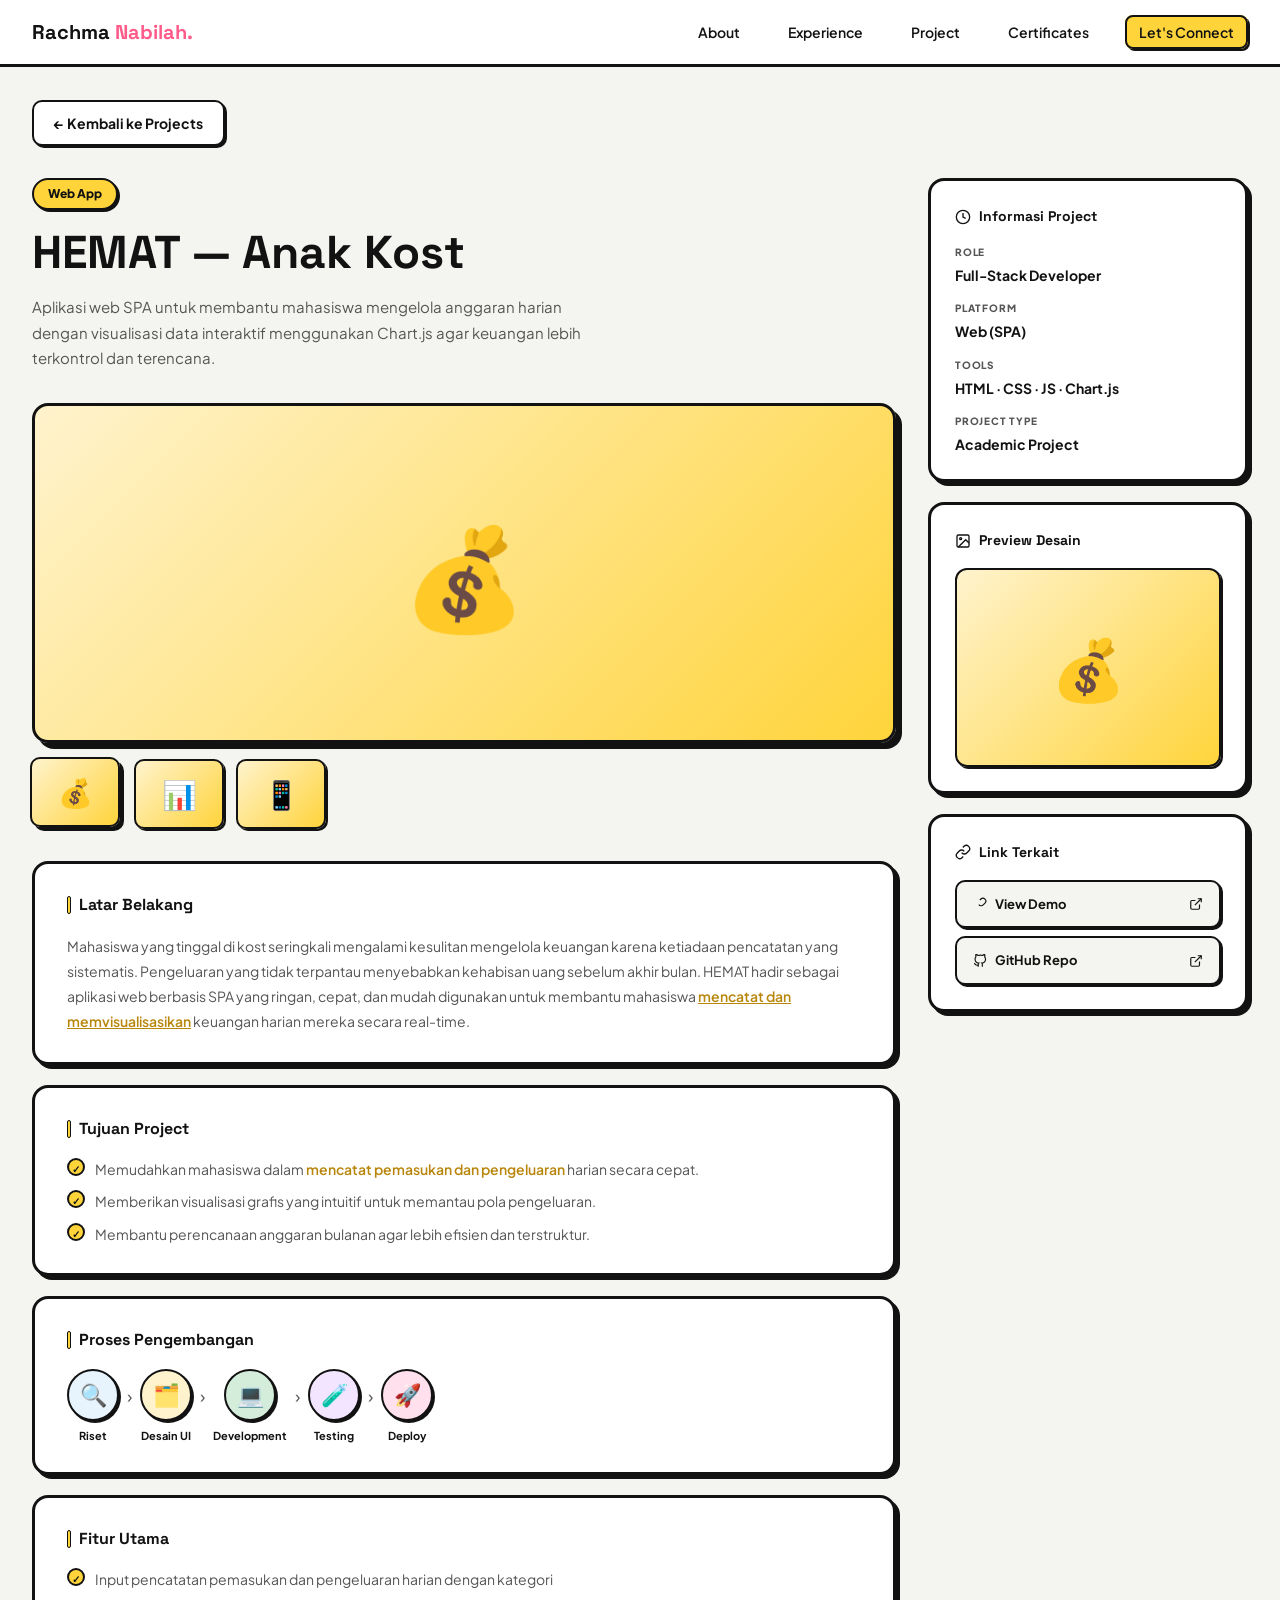
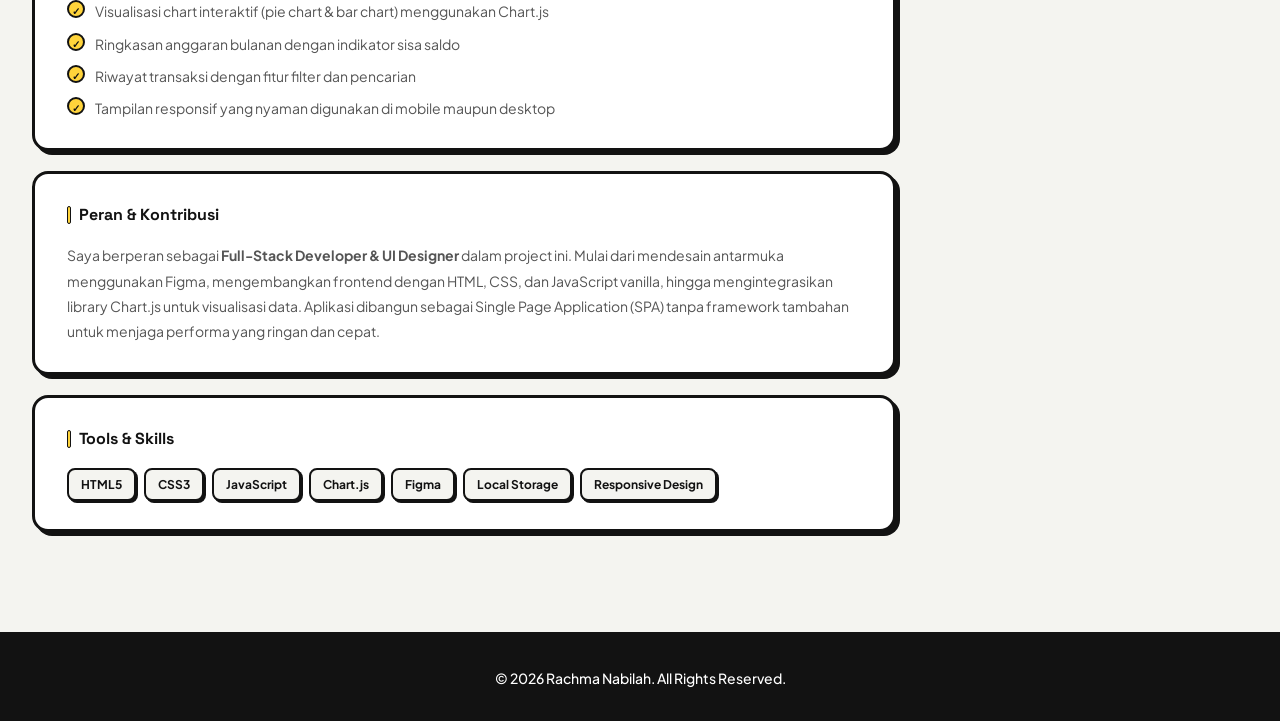
==== detail-hemat.html @ 7c28e5cd "new" ====
<!DOCTYPE html>
<html lang="id">
<head>
  <meta charset="UTF-8" />
  <meta name="viewport" content="width=device-width, initial-scale=1.0" />
  <title>HEMAT Anak Kost — Rachma Nabilah</title>
  <link href="https://fonts.googleapis.com/css2?family=Plus+Jakarta+Sans:wght@400;500;600;700;800&family=Space+Grotesk:wght@500;700&display=swap" rel="stylesheet" />
  <link rel="stylesheet" href="css/detail.css">
</head>
<body>
  <nav>
    <div class="nav-inner">
      <a class="nav-brand" href="portfolio (1).html">Rachma <span>Nabilah.</span></a>
      <ul class="nav-links">
        <li><a href="portfolio (1).html#about">About</a></li>
        <li><a href="portfolio (1).html#experience">Experience</a></li>
        <li><a href="portfolio (1).html#projects">Project</a></li>
        <li><a href="portfolio (1).html#certifications">Certificates</a></li>
        <li><a href="portfolio (1).html#contact" class="nav-cta">Let's Connect</a></li>
      </ul>
      <button class="nav-toggle" onclick="document.querySelector('.nav-links').classList.toggle('open')" aria-label="Menu">&#9776;</button>
    </div>
  </nav>

  <div class="back-wrap">
    <a href="portfolio (1).html#projects" class="btn-back">&#8592; Kembali ke Projects</a>
  </div>

  <div class="detail-wrap">
    <div class="detail-left">
      <div class="project-header">
        <div class="project-type-badge">Web App</div>
        <h1 class="project-title">HEMAT — Anak Kost</h1>
        <p class="project-subtitle">Aplikasi web SPA untuk membantu mahasiswa mengelola anggaran harian dengan visualisasi data interaktif menggunakan Chart.js agar keuangan lebih terkontrol dan terencana.</p>
      </div>

      <div class="img-main-wrap">💰</div>
      <div class="img-thumbs">
        <div class="img-thumb active">💰</div>
        <div class="img-thumb">📊</div>
        <div class="img-thumb">📱</div>
      </div>

      <div class="content-block">
        <h3 class="block-title">Latar Belakang</h3>
        <p class="block-text">Mahasiswa yang tinggal di kost seringkali mengalami kesulitan mengelola keuangan karena ketiadaan pencatatan yang sistematis. Pengeluaran yang tidak terpantau menyebabkan kehabisan uang sebelum akhir bulan. HEMAT hadir sebagai aplikasi web berbasis SPA yang ringan, cepat, dan mudah digunakan untuk membantu mahasiswa <a href="#">mencatat dan memvisualisasikan</a> keuangan harian mereka secara real-time.</p>
      </div>

      <div class="content-block">
        <h3 class="block-title">Tujuan Project</h3>
        <ul class="check-list">
          <li>Memudahkan mahasiswa dalam <a href="#">mencatat pemasukan dan pengeluaran</a> harian secara cepat.</li>
          <li>Memberikan visualisasi grafis yang intuitif untuk memantau pola pengeluaran.</li>
          <li>Membantu perencanaan anggaran bulanan agar lebih efisien dan terstruktur.</li>
        </ul>
      </div>

      <div class="content-block">
        <h3 class="block-title">Proses Pengembangan</h3>
        <div class="process-steps">
          <div class="process-step">
            <div class="step-icon" style="background:#E8F4FD;">🔍</div>
            <span class="step-label">Riset</span>
          </div>
          <div class="step-arrow">›</div>
          <div class="process-step">
            <div class="step-icon" style="background:#FFF3CD;">🗂️</div>
            <span class="step-label">Desain UI</span>
          </div>
          <div class="step-arrow">›</div>
          <div class="process-step">
            <div class="step-icon" style="background:#D4EDDA;">💻</div>
            <span class="step-label">Development</span>
          </div>
          <div class="step-arrow">›</div>
          <div class="process-step">
            <div class="step-icon" style="background:#F3E5FF;">🧪</div>
            <span class="step-label">Testing</span>
          </div>
          <div class="step-arrow">›</div>
          <div class="process-step">
            <div class="step-icon" style="background:#FFE0EC;">🚀</div>
            <span class="step-label">Deploy</span>
          </div>
        </div>
      </div>

      <div class="content-block">
        <h3 class="block-title">Fitur Utama</h3>
        <ul class="check-list">
          <li>Input pencatatan pemasukan dan pengeluaran harian dengan kategori</li>
          <li>Visualisasi chart interaktif (pie chart & bar chart) menggunakan Chart.js</li>
          <li>Ringkasan anggaran bulanan dengan indikator sisa saldo</li>
          <li>Riwayat transaksi dengan fitur filter dan pencarian</li>
          <li>Tampilan responsif yang nyaman digunakan di mobile maupun desktop</li>
        </ul>
      </div>

      <div class="content-block">
        <h3 class="block-title">Peran &amp; Kontribusi</h3>
        <p class="block-text">Saya berperan sebagai <strong>Full-Stack Developer & UI Designer</strong> dalam project ini. Mulai dari mendesain antarmuka menggunakan Figma, mengembangkan frontend dengan HTML, CSS, dan JavaScript vanilla, hingga mengintegrasikan library Chart.js untuk visualisasi data. Aplikasi dibangun sebagai Single Page Application (SPA) tanpa framework tambahan untuk menjaga performa yang ringan dan cepat.</p>
      </div>

      <div class="content-block">
        <h3 class="block-title">Tools &amp; Skills</h3>
        <div class="tags-wrap">
          <span class="tag">HTML5</span>
          <span class="tag">CSS3</span>
          <span class="tag">JavaScript</span>
          <span class="tag">Chart.js</span>
          <span class="tag">Figma</span>
          <span class="tag">Local Storage</span>
          <span class="tag">Responsive Design</span>
        </div>
      </div>
    </div>

    <div class="detail-right">
      <div class="sidebar-card">
        <div class="sidebar-title">
          <svg width="16" height="16" viewBox="0 0 24 24" fill="none" stroke="currentColor" stroke-width="2"><circle cx="12" cy="12" r="10"/><polyline points="12 6 12 12 16 14"/></svg>
          Informasi Project
        </div>
        <div class="info-row">
          <div class="info-item">
            <span class="info-label">Role</span>
            <span class="info-value">Full-Stack Developer</span>
          </div>
          <div class="info-item">
            <span class="info-label">Platform</span>
            <span class="info-value">Web (SPA)</span>
          </div>
          <div class="info-item">
            <span class="info-label">Tools</span>
            <span class="info-value">HTML · CSS · JS · Chart.js</span>
          </div>
          <div class="info-item">
            <span class="info-label">Project Type</span>
            <span class="info-value">Academic Project</span>
          </div>
        </div>
      </div>

      <div class="sidebar-card">
        <div class="sidebar-title">
          <svg width="16" height="16" viewBox="0 0 24 24" fill="none" stroke="currentColor" stroke-width="2"><rect x="3" y="3" width="18" height="18" rx="2"/><circle cx="8.5" cy="8.5" r="1.5"/><polyline points="21 15 16 10 5 21"/></svg>
          Preview Desain
        </div>
        <div class="preview-img">💰</div>
      </div>

      <div class="sidebar-card">
        <div class="sidebar-title">
          <svg width="16" height="16" viewBox="0 0 24 24" fill="none" stroke="currentColor" stroke-width="2"><path d="M10 13a5 5 0 0 0 7.54.54l3-3a5 5 0 0 0-7.07-7.07l-1.72 1.71"/><path d="M14 11a5 5 0 0 0-7.54-.54l-3 3a5 5 0 0 0 7.07 7.07l1.71-1.71"/></svg>
          Link Terkait
        </div>
        <a href="#" class="link-btn">
          <span>
            <svg width="14" height="14" viewBox="0 0 24 24" fill="none" stroke="currentColor" stroke-width="2"><path d="M10 13a5 5 0 0 0 7.54.54l3-3a5 5 0 0 0-7.07-7.07l-1.72 1.71"/></svg>
            View Demo
          </span>
          <svg width="14" height="14" viewBox="0 0 24 24" fill="none" stroke="currentColor" stroke-width="2"><path d="M18 13v6a2 2 0 0 1-2 2H5a2 2 0 0 1-2-2V8a2 2 0 0 1 2-2h6"/><polyline points="15 3 21 3 21 9"/><line x1="10" y1="14" x2="21" y2="3"/></svg>
        </a>
        <a href="#" class="link-btn">
          <span>
            <svg width="14" height="14" viewBox="0 0 24 24" fill="none" stroke="currentColor" stroke-width="2"><path d="M9 19c-5 1.5-5-2.5-7-3m14 6v-3.87a3.37 3.37 0 0 0-.94-2.61c3.14-.35 6.44-1.54 6.44-7A5.44 5.44 0 0 0 20 4.77 5.07 5.07 0 0 0 19.91 1S18.73.65 16 2.48a13.38 13.38 0 0 0-7 0C6.27.65 5.09 1 5.09 1A5.07 5.07 0 0 0 5 4.77a5.44 5.44 0 0 0-1.5 3.78c0 5.42 3.3 6.61 6.44 7A3.37 3.37 0 0 0 9 18.13V22"/></svg>
            GitHub Repo
          </span>
          <svg width="14" height="14" viewBox="0 0 24 24" fill="none" stroke="currentColor" stroke-width="2"><path d="M18 13v6a2 2 0 0 1-2 2H5a2 2 0 0 1-2-2V8a2 2 0 0 1 2-2h6"/><polyline points="15 3 21 3 21 9"/><line x1="10" y1="14" x2="21" y2="3"/></svg>
        </a>
      </div>
    </div>
  </div>

  <footer>
    <p>&copy; 2026 <span>Rachma Nabilah</span>. All Rights Reserved.</p>
  </footer>
  <script src="js/detail.js"></script>
</body>
</html>
---- css/detail.css ----
*, *::before, *::after { box-sizing: border-box; margin: 0; padding: 0; }
    :root {
      --bg: #F4F4F0; --card: #FFFFFF; --text: #121212; --muted: #555555;
      --pink: #FF5C8A; --yellow: #FFD43B; --cyan: #33D1FF;
      --purple: #9D4EDD; --green: #2EC4B6; --border: #121212;
      --sh: 4px 4px 0px #121212; --sh-sm: 2px 2px 0px #121212; --sh-lg: 6px 6px 0px #121212; --r: 16px;
    }
    html { scroll-behavior: smooth; }
    body { font-family: 'Plus Jakarta Sans', sans-serif; background: var(--bg); color: var(--text); line-height: 1.6; font-size: 15px; }
    img { display: block; max-width: 100%; }
    a { text-decoration: none; color: inherit; }
    nav { position: fixed; top: 0; left: 0; right: 0; z-index: 100; background: var(--card); border-bottom: 3px solid var(--border); }
    .nav-inner { max-width: 1280px; margin: 0 auto; padding: 16px 32px; display: flex; align-items: center; justify-content: space-between; }
    .nav-brand { font-family: 'Space Grotesk', sans-serif; font-size: 20px; font-weight: 700; }
    .nav-brand span { color: var(--pink); }
    .nav-links { display: flex; gap: 24px; list-style: none; align-items: center; }
    .nav-links a { font-weight: 600; font-size: 14px; padding: 6px 12px; border-radius: 8px; transition: background 0.2s; }
    .nav-links a:hover { background: var(--pink); color: white; border: 2px solid var(--border); box-shadow: var(--sh-sm); }
    .nav-cta { background: var(--yellow) !important; border: 2px solid var(--border) !important; box-shadow: var(--sh-sm); }
    .nav-toggle { display: none; background: var(--cyan); border: 2px solid var(--border); padding: 6px 10px; border-radius: 8px; font-size: 20px; cursor: pointer; box-shadow: var(--sh-sm); }
    .back-wrap { max-width: 1280px; margin: 0 auto; padding: 100px 32px 0; }
    .btn-back { display: inline-flex; align-items: center; gap: 8px; padding: 10px 20px; font-weight: 700; font-size: 14px; background: var(--card); border: 2.5px solid var(--border); border-radius: 10px; box-shadow: var(--sh-sm); cursor: pointer; transition: all 0.15s; }
    .btn-back:hover { transform: translate(-2px,-2px); box-shadow: 4px 4px 0 var(--border); }
    .detail-wrap { max-width: 1280px; margin: 0 auto; padding: 32px 32px 80px; display: grid; grid-template-columns: 1fr 320px; gap: 32px; align-items: start; }
    .project-type-badge { display: inline-block; background: var(--yellow); color: var(--text); border: 2px solid var(--border); border-radius: 20px; padding: 4px 14px; font-size: 12px; font-weight: 800; box-shadow: var(--sh-sm); margin-bottom: 16px; }
    .project-title { font-family: 'Space Grotesk', sans-serif; font-size: clamp(28px, 4vw, 46px); font-weight: 800; line-height: 1.15; margin-bottom: 16px; }
    .project-subtitle { font-size: 15px; color: var(--muted); max-width: 560px; line-height: 1.7; margin-bottom: 32px; }
    .img-main-wrap { background: linear-gradient(135deg, #FFF3CD 0%, #FFD43B 100%); border: 3px solid var(--border); border-radius: var(--r); box-shadow: var(--sh-lg); height: 340px; display: flex; align-items: center; justify-content: center; font-size: 100px; margin-bottom: 16px; overflow: hidden; }
    .img-main-wrap img { width: 100%; height: 100%; object-fit: cover; }
    .img-thumbs { display: flex; gap: 12px; margin-bottom: 32px; }
    .img-thumb { width: 90px; height: 70px; border: 2.5px solid var(--border); border-radius: 10px; overflow: hidden; cursor: pointer; box-shadow: var(--sh-sm); display: flex; align-items: center; justify-content: center; background: linear-gradient(135deg, #FFF3CD 0%, #FFD43B 100%); font-size: 28px; flex-shrink: 0; transition: transform 0.15s, box-shadow 0.15s; }
    .img-thumb:hover, .img-thumb.active { transform: translate(-2px,-2px); box-shadow: 4px 4px 0 var(--border); }
    .content-block { background: var(--card); border: 3px solid var(--border); border-radius: var(--r); box-shadow: var(--sh); padding: 28px 32px; margin-bottom: 20px; }
    .block-title { font-family: 'Space Grotesk', sans-serif; font-size: 16px; font-weight: 800; margin-bottom: 16px; display: flex; align-items: center; gap: 8px; }
    .block-title::before { content: ''; display: block; width: 4px; height: 18px; background: var(--yellow); border-radius: 2px; border: 1.5px solid var(--border); }
    .block-text { font-size: 14px; color: var(--muted); line-height: 1.8; }
    .block-text a { color: #b8860b; font-weight: 600; text-decoration: underline; }
    .check-list { list-style: none; display: flex; flex-direction: column; gap: 10px; }
    .check-list li { font-size: 14px; color: var(--muted); padding-left: 28px; position: relative; }
    .check-list li::before { content: '✓'; position: absolute; left: 0; width: 18px; height: 18px; background: var(--yellow); color: var(--text); border-radius: 50%; border: 2px solid var(--border); font-size: 10px; font-weight: 800; line-height: 18px; text-align: center; }
    .check-list li a { color: #b8860b; font-weight: 600; }
    .process-steps { display: flex; align-items: center; gap: 8px; flex-wrap: wrap; margin-top: 8px; }
    .process-step { display: flex; flex-direction: column; align-items: center; gap: 6px; }
    .step-icon { width: 52px; height: 52px; border-radius: 50%; border: 2.5px solid var(--border); box-shadow: var(--sh-sm); display: flex; align-items: center; justify-content: center; font-size: 22px; }
    .step-label { font-size: 11px; font-weight: 700; text-align: center; }
    .step-arrow { font-size: 18px; color: var(--muted); margin-top: -20px; }
    .tags-wrap { display: flex; flex-wrap: wrap; gap: 8px; margin-top: 8px; }
    .tag { background: var(--bg); border: 2px solid var(--border); padding: 5px 12px; font-size: 12px; font-weight: 700; border-radius: 8px; box-shadow: var(--sh-sm); }
    .detail-right { display: flex; flex-direction: column; gap: 20px; }
    .sidebar-card { background: var(--card); border: 3px solid var(--border); border-radius: var(--r); box-shadow: var(--sh); padding: 24px; }
    .sidebar-title { font-family: 'Space Grotesk', sans-serif; font-size: 14px; font-weight: 800; margin-bottom: 16px; display: flex; align-items: center; gap: 8px; }
    .info-row { display: flex; flex-direction: column; gap: 14px; }
    .info-item { display: flex; flex-direction: column; gap: 4px; }
    .info-label { font-size: 10px; font-weight: 800; text-transform: uppercase; color: var(--muted); letter-spacing: 0.08em; }
    .info-value { font-size: 14px; font-weight: 700; }
    .preview-img { width: 100%; aspect-ratio: 4/3; background: linear-gradient(135deg, #FFF3CD 0%, #FFD43B 100%); border: 2.5px solid var(--border); border-radius: 12px; box-shadow: var(--sh-sm); margin-top: 12px; display: flex; align-items: center; justify-content: center; font-size: 60px; overflow: hidden; }
    .preview-img img { width: 100%; height: 100%; object-fit: cover; }
    .link-btn { display: flex; align-items: center; justify-content: space-between; padding: 12px 16px; background: var(--bg); border: 2px solid var(--border); border-radius: 10px; box-shadow: var(--sh-sm); font-weight: 700; font-size: 13px; cursor: pointer; transition: all 0.15s; margin-top: 8px; }
    .link-btn:hover { transform: translate(-2px,-2px); box-shadow: 4px 4px 0 var(--border); background: var(--yellow); }
    .link-btn span { display: flex; align-items: center; gap: 8px; }
    footer { background: var(--text); color: white; padding: 32px; text-align: center; border-top: 3px solid var(--border); font-size: 14px; font-weight: 500; }
    @media (max-width: 900px) { .detail-wrap { grid-template-columns: 1fr; } .detail-right { order: -1; } }
    @media (max-width: 768px) { .back-wrap { padding: 90px 16px 0; } .detail-wrap { padding: 24px 16px 60px; } .nav-toggle { display: block; } .nav-links { display: none; position: absolute; top: 73px; left: 0; right: 0; background: var(--card); flex-direction: column; padding: 24px; border-bottom: 3px solid var(--border); box-shadow: var(--sh-lg); gap: 16px; } .nav-links.open { display: flex; } }
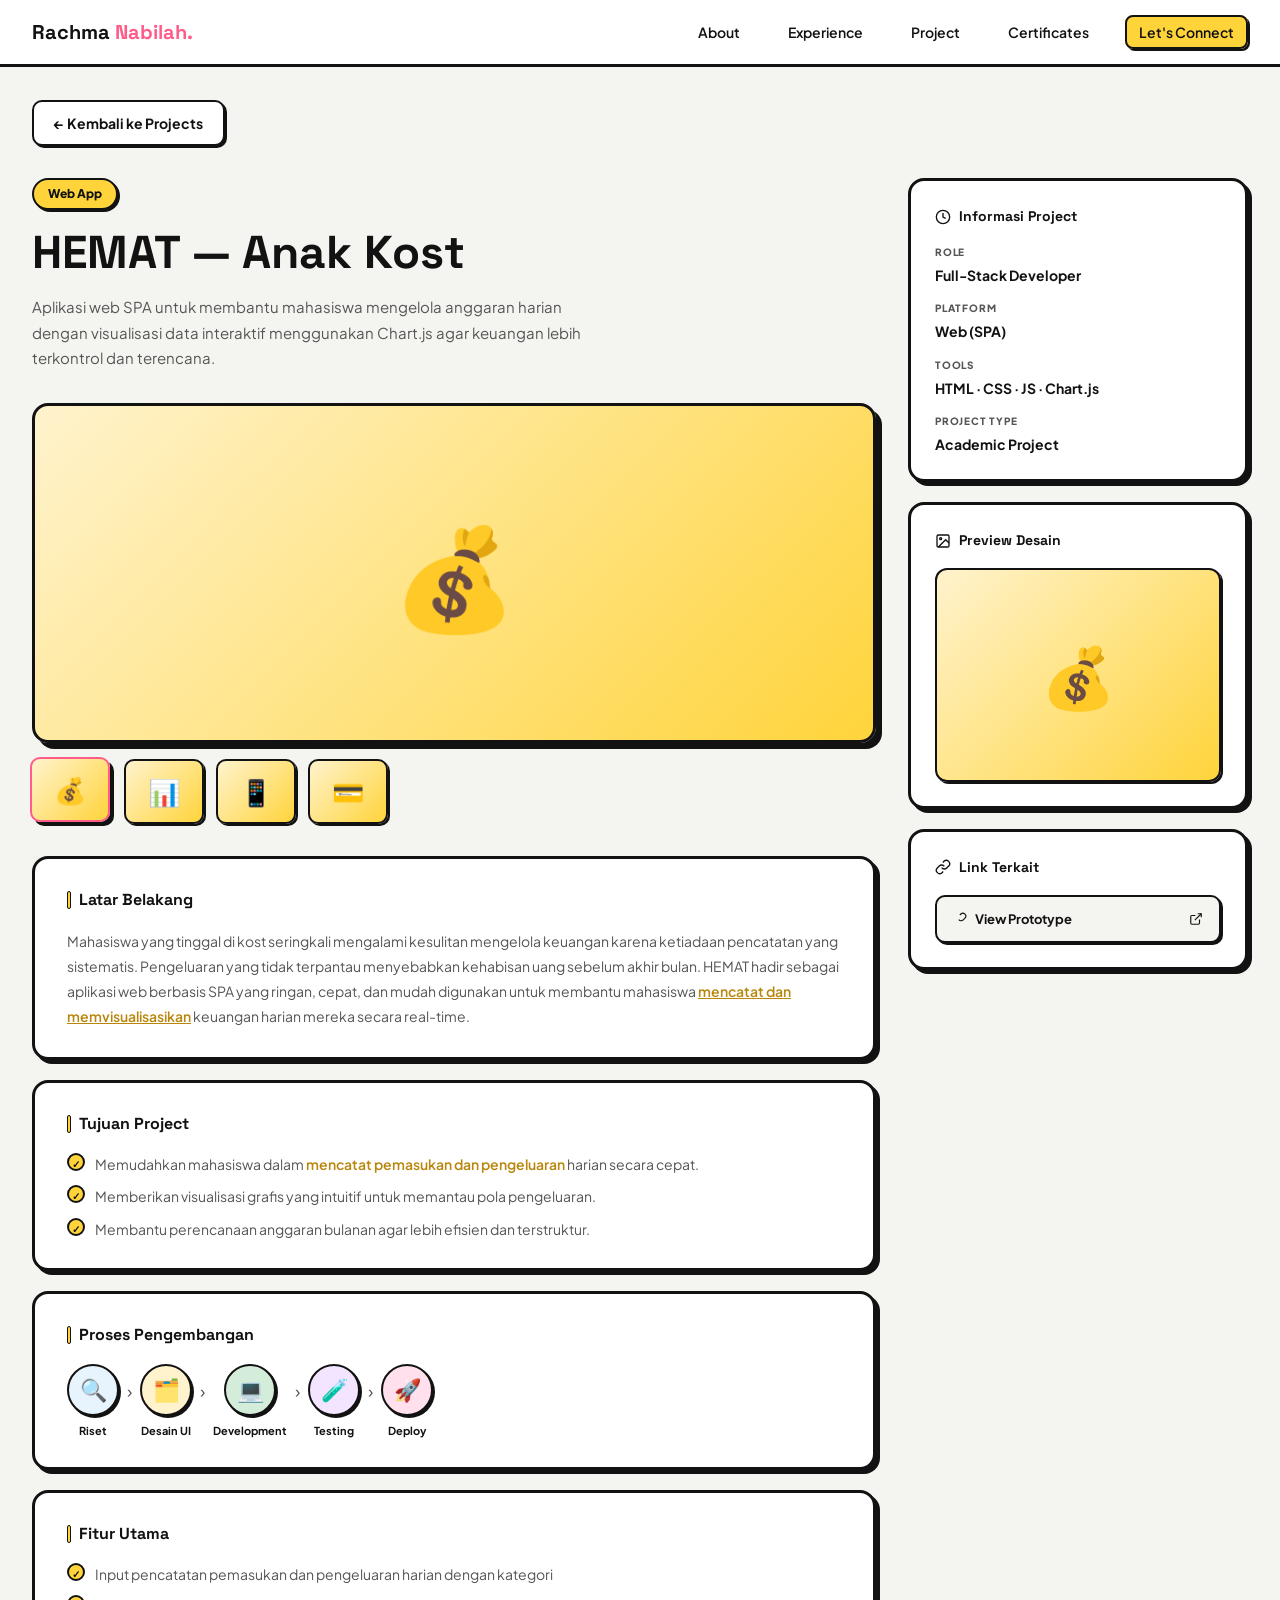
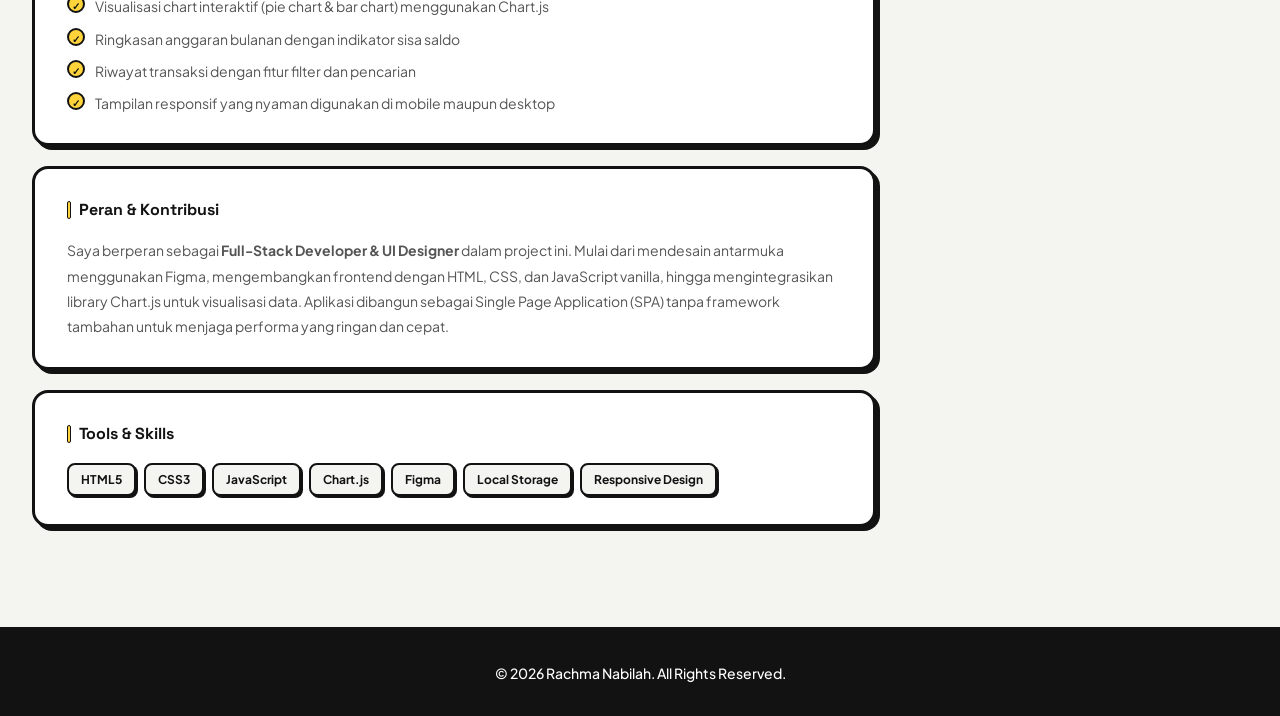
==== commit 8d5f1ecf: "new" ====
--- a/detail-hemat.html
+++ b/detail-hemat.html
@@ -27,6 +27,7 @@
   </div>
 
   <div class="detail-wrap">
+    <!-- KOLOM KIRI -->
     <div class="detail-left">
       <div class="project-header">
         <div class="project-type-badge">Web App</div>
@@ -34,11 +35,14 @@
         <p class="project-subtitle">Aplikasi web SPA untuk membantu mahasiswa mengelola anggaran harian dengan visualisasi data interaktif menggunakan Chart.js agar keuangan lebih terkontrol dan terencana.</p>
       </div>
 
-      <div class="img-main-wrap">💰</div>
+      <div class="img-main-wrap" id="mainImage">💰</div>
+      
+      <!-- 4 Gambar Thumbnail di Sebelah Kanan Dibawah Deskripsi/Gambar Utama -->
       <div class="img-thumbs">
-        <div class="img-thumb active">💰</div>
-        <div class="img-thumb">📊</div>
-        <div class="img-thumb">📱</div>
+        <div class="img-thumb active" onclick="changeImage('💰')">💰</div>
+        <div class="img-thumb" onclick="changeImage('📊')">📊</div>
+        <div class="img-thumb" onclick="changeImage('📱')">📱</div>
+        <div class="img-thumb" onclick="changeImage('💳')">💳</div>
       </div>
 
       <div class="content-block">
@@ -115,7 +119,9 @@
       </div>
     </div>
 
+    <!-- KOLOM KANAN (SIDEBAR) -->
     <div class="detail-right">
+      <!-- Card 1: Informasi Project (Paling Atas) -->
       <div class="sidebar-card">
         <div class="sidebar-title">
           <svg width="16" height="16" viewBox="0 0 24 24" fill="none" stroke="currentColor" stroke-width="2"><circle cx="12" cy="12" r="10"/><polyline points="12 6 12 12 16 14"/></svg>
@@ -141,14 +147,16 @@
         </div>
       </div>
 
+      <!-- Card 2: Preview Desain (Sejajar dengan Latar Belakang) -->
       <div class="sidebar-card">
         <div class="sidebar-title">
           <svg width="16" height="16" viewBox="0 0 24 24" fill="none" stroke="currentColor" stroke-width="2"><rect x="3" y="3" width="18" height="18" rx="2"/><circle cx="8.5" cy="8.5" r="1.5"/><polyline points="21 15 16 10 5 21"/></svg>
           Preview Desain
         </div>
-        <div class="preview-img">💰</div>
+        <div class="preview-img" id="sidePreview">💰</div>
       </div>
 
+      <!-- Card 3: Link Prototype / Terkait (Di Bawah Preview Desain) -->
       <div class="sidebar-card">
         <div class="sidebar-title">
           <svg width="16" height="16" viewBox="0 0 24 24" fill="none" stroke="currentColor" stroke-width="2"><path d="M10 13a5 5 0 0 0 7.54.54l3-3a5 5 0 0 0-7.07-7.07l-1.72 1.71"/><path d="M14 11a5 5 0 0 0-7.54-.54l-3 3a5 5 0 0 0 7.07 7.07l1.71-1.71"/></svg>
@@ -157,14 +165,7 @@
         <a href="#" class="link-btn">
           <span>
             <svg width="14" height="14" viewBox="0 0 24 24" fill="none" stroke="currentColor" stroke-width="2"><path d="M10 13a5 5 0 0 0 7.54.54l3-3a5 5 0 0 0-7.07-7.07l-1.72 1.71"/></svg>
-            View Demo
-          </span>
-          <svg width="14" height="14" viewBox="0 0 24 24" fill="none" stroke="currentColor" stroke-width="2"><path d="M18 13v6a2 2 0 0 1-2 2H5a2 2 0 0 1-2-2V8a2 2 0 0 1 2-2h6"/><polyline points="15 3 21 3 21 9"/><line x1="10" y1="14" x2="21" y2="3"/></svg>
-        </a>
-        <a href="#" class="link-btn">
-          <span>
-            <svg width="14" height="14" viewBox="0 0 24 24" fill="none" stroke="currentColor" stroke-width="2"><path d="M9 19c-5 1.5-5-2.5-7-3m14 6v-3.87a3.37 3.37 0 0 0-.94-2.61c3.14-.35 6.44-1.54 6.44-7A5.44 5.44 0 0 0 20 4.77 5.07 5.07 0 0 0 19.91 1S18.73.65 16 2.48a13.38 13.38 0 0 0-7 0C6.27.65 5.09 1 5.09 1A5.07 5.07 0 0 0 5 4.77a5.44 5.44 0 0 0-1.5 3.78c0 5.42 3.3 6.61 6.44 7A3.37 3.37 0 0 0 9 18.13V22"/></svg>
-            GitHub Repo
+            View Prototype
           </span>
           <svg width="14" height="14" viewBox="0 0 24 24" fill="none" stroke="currentColor" stroke-width="2"><path d="M18 13v6a2 2 0 0 1-2 2H5a2 2 0 0 1-2-2V8a2 2 0 0 1 2-2h6"/><polyline points="15 3 21 3 21 9"/><line x1="10" y1="14" x2="21" y2="3"/></svg>
         </a>
@@ -175,6 +176,7 @@
   <footer>
     <p>&copy; 2026 <span>Rachma Nabilah</span>. All Rights Reserved.</p>
   </footer>
+
   <script src="js/detail.js"></script>
 </body>
-</html>
+</html>
--- a/css/detail.css
+++ b/css/detail.css
@@ -1,63 +1,509 @@
-*, *::before, *::after { box-sizing: border-box; margin: 0; padding: 0; }
-    :root {
-      --bg: #F4F4F0; --card: #FFFFFF; --text: #121212; --muted: #555555;
-      --pink: #FF5C8A; --yellow: #FFD43B; --cyan: #33D1FF;
-      --purple: #9D4EDD; --green: #2EC4B6; --border: #121212;
-      --sh: 4px 4px 0px #121212; --sh-sm: 2px 2px 0px #121212; --sh-lg: 6px 6px 0px #121212; --r: 16px;
-    }
-    html { scroll-behavior: smooth; }
-    body { font-family: 'Plus Jakarta Sans', sans-serif; background: var(--bg); color: var(--text); line-height: 1.6; font-size: 15px; }
-    img { display: block; max-width: 100%; }
-    a { text-decoration: none; color: inherit; }
-    nav { position: fixed; top: 0; left: 0; right: 0; z-index: 100; background: var(--card); border-bottom: 3px solid var(--border); }
-    .nav-inner { max-width: 1280px; margin: 0 auto; padding: 16px 32px; display: flex; align-items: center; justify-content: space-between; }
-    .nav-brand { font-family: 'Space Grotesk', sans-serif; font-size: 20px; font-weight: 700; }
-    .nav-brand span { color: var(--pink); }
-    .nav-links { display: flex; gap: 24px; list-style: none; align-items: center; }
-    .nav-links a { font-weight: 600; font-size: 14px; padding: 6px 12px; border-radius: 8px; transition: background 0.2s; }
-    .nav-links a:hover { background: var(--pink); color: white; border: 2px solid var(--border); box-shadow: var(--sh-sm); }
-    .nav-cta { background: var(--yellow) !important; border: 2px solid var(--border) !important; box-shadow: var(--sh-sm); }
-    .nav-toggle { display: none; background: var(--cyan); border: 2px solid var(--border); padding: 6px 10px; border-radius: 8px; font-size: 20px; cursor: pointer; box-shadow: var(--sh-sm); }
-    .back-wrap { max-width: 1280px; margin: 0 auto; padding: 100px 32px 0; }
-    .btn-back { display: inline-flex; align-items: center; gap: 8px; padding: 10px 20px; font-weight: 700; font-size: 14px; background: var(--card); border: 2.5px solid var(--border); border-radius: 10px; box-shadow: var(--sh-sm); cursor: pointer; transition: all 0.15s; }
-    .btn-back:hover { transform: translate(-2px,-2px); box-shadow: 4px 4px 0 var(--border); }
-    .detail-wrap { max-width: 1280px; margin: 0 auto; padding: 32px 32px 80px; display: grid; grid-template-columns: 1fr 320px; gap: 32px; align-items: start; }
-    .project-type-badge { display: inline-block; background: var(--yellow); color: var(--text); border: 2px solid var(--border); border-radius: 20px; padding: 4px 14px; font-size: 12px; font-weight: 800; box-shadow: var(--sh-sm); margin-bottom: 16px; }
-    .project-title { font-family: 'Space Grotesk', sans-serif; font-size: clamp(28px, 4vw, 46px); font-weight: 800; line-height: 1.15; margin-bottom: 16px; }
-    .project-subtitle { font-size: 15px; color: var(--muted); max-width: 560px; line-height: 1.7; margin-bottom: 32px; }
-    .img-main-wrap { background: linear-gradient(135deg, #FFF3CD 0%, #FFD43B 100%); border: 3px solid var(--border); border-radius: var(--r); box-shadow: var(--sh-lg); height: 340px; display: flex; align-items: center; justify-content: center; font-size: 100px; margin-bottom: 16px; overflow: hidden; }
-    .img-main-wrap img { width: 100%; height: 100%; object-fit: cover; }
-    .img-thumbs { display: flex; gap: 12px; margin-bottom: 32px; }
-    .img-thumb { width: 90px; height: 70px; border: 2.5px solid var(--border); border-radius: 10px; overflow: hidden; cursor: pointer; box-shadow: var(--sh-sm); display: flex; align-items: center; justify-content: center; background: linear-gradient(135deg, #FFF3CD 0%, #FFD43B 100%); font-size: 28px; flex-shrink: 0; transition: transform 0.15s, box-shadow 0.15s; }
-    .img-thumb:hover, .img-thumb.active { transform: translate(-2px,-2px); box-shadow: 4px 4px 0 var(--border); }
-    .content-block { background: var(--card); border: 3px solid var(--border); border-radius: var(--r); box-shadow: var(--sh); padding: 28px 32px; margin-bottom: 20px; }
-    .block-title { font-family: 'Space Grotesk', sans-serif; font-size: 16px; font-weight: 800; margin-bottom: 16px; display: flex; align-items: center; gap: 8px; }
-    .block-title::before { content: ''; display: block; width: 4px; height: 18px; background: var(--yellow); border-radius: 2px; border: 1.5px solid var(--border); }
-    .block-text { font-size: 14px; color: var(--muted); line-height: 1.8; }
-    .block-text a { color: #b8860b; font-weight: 600; text-decoration: underline; }
-    .check-list { list-style: none; display: flex; flex-direction: column; gap: 10px; }
-    .check-list li { font-size: 14px; color: var(--muted); padding-left: 28px; position: relative; }
-    .check-list li::before { content: '✓'; position: absolute; left: 0; width: 18px; height: 18px; background: var(--yellow); color: var(--text); border-radius: 50%; border: 2px solid var(--border); font-size: 10px; font-weight: 800; line-height: 18px; text-align: center; }
-    .check-list li a { color: #b8860b; font-weight: 600; }
-    .process-steps { display: flex; align-items: center; gap: 8px; flex-wrap: wrap; margin-top: 8px; }
-    .process-step { display: flex; flex-direction: column; align-items: center; gap: 6px; }
-    .step-icon { width: 52px; height: 52px; border-radius: 50%; border: 2.5px solid var(--border); box-shadow: var(--sh-sm); display: flex; align-items: center; justify-content: center; font-size: 22px; }
-    .step-label { font-size: 11px; font-weight: 700; text-align: center; }
-    .step-arrow { font-size: 18px; color: var(--muted); margin-top: -20px; }
-    .tags-wrap { display: flex; flex-wrap: wrap; gap: 8px; margin-top: 8px; }
-    .tag { background: var(--bg); border: 2px solid var(--border); padding: 5px 12px; font-size: 12px; font-weight: 700; border-radius: 8px; box-shadow: var(--sh-sm); }
-    .detail-right { display: flex; flex-direction: column; gap: 20px; }
-    .sidebar-card { background: var(--card); border: 3px solid var(--border); border-radius: var(--r); box-shadow: var(--sh); padding: 24px; }
-    .sidebar-title { font-family: 'Space Grotesk', sans-serif; font-size: 14px; font-weight: 800; margin-bottom: 16px; display: flex; align-items: center; gap: 8px; }
-    .info-row { display: flex; flex-direction: column; gap: 14px; }
-    .info-item { display: flex; flex-direction: column; gap: 4px; }
-    .info-label { font-size: 10px; font-weight: 800; text-transform: uppercase; color: var(--muted); letter-spacing: 0.08em; }
-    .info-value { font-size: 14px; font-weight: 700; }
-    .preview-img { width: 100%; aspect-ratio: 4/3; background: linear-gradient(135deg, #FFF3CD 0%, #FFD43B 100%); border: 2.5px solid var(--border); border-radius: 12px; box-shadow: var(--sh-sm); margin-top: 12px; display: flex; align-items: center; justify-content: center; font-size: 60px; overflow: hidden; }
-    .preview-img img { width: 100%; height: 100%; object-fit: cover; }
-    .link-btn { display: flex; align-items: center; justify-content: space-between; padding: 12px 16px; background: var(--bg); border: 2px solid var(--border); border-radius: 10px; box-shadow: var(--sh-sm); font-weight: 700; font-size: 13px; cursor: pointer; transition: all 0.15s; margin-top: 8px; }
-    .link-btn:hover { transform: translate(-2px,-2px); box-shadow: 4px 4px 0 var(--border); background: var(--yellow); }
-    .link-btn span { display: flex; align-items: center; gap: 8px; }
-    footer { background: var(--text); color: white; padding: 32px; text-align: center; border-top: 3px solid var(--border); font-size: 14px; font-weight: 500; }
-    @media (max-width: 900px) { .detail-wrap { grid-template-columns: 1fr; } .detail-right { order: -1; } }
-    @media (max-width: 768px) { .back-wrap { padding: 90px 16px 0; } .detail-wrap { padding: 24px 16px 60px; } .nav-toggle { display: block; } .nav-links { display: none; position: absolute; top: 73px; left: 0; right: 0; background: var(--card); flex-direction: column; padding: 24px; border-bottom: 3px solid var(--border); box-shadow: var(--sh-lg); gap: 16px; } .nav-links.open { display: flex; } }
+*, *::before, *::after { 
+  box-sizing: border-box; 
+  margin: 0; 
+  padding: 0; 
+}
+
+:root {
+  --bg: #F4F4F0; 
+  --card: #FFFFFF; 
+  --text: #121212; 
+  --muted: #555555;
+  --pink: #FF5C8A; 
+  --yellow: #FFD43B; 
+  --cyan: #33D1FF;
+  --purple: #9D4EDD; 
+  --green: #2EC4B6; 
+  --border: #121212;
+  --sh: 4px 4px 0px #121212; 
+  --sh-sm: 2px 2px 0px #121212; 
+  --sh-lg: 6px 6px 0px #121212; 
+  --r: 16px;
+}
+
+html { 
+  scroll-behavior: smooth; 
+}
+
+body { 
+  font-family: 'Plus Jakarta Sans', sans-serif; 
+  background: var(--bg); 
+  color: var(--text); 
+  line-height: 1.6; 
+  font-size: 15px; 
+}
+
+img { 
+  display: block; 
+  max-width: 100%; 
+}
+
+a { 
+  text-decoration: none; 
+  color: inherit; 
+}
+
+/* NAVBAR */
+nav { 
+  position: fixed; 
+  top: 0; 
+  left: 0; 
+  right: 0; 
+  z-index: 100; 
+  background: var(--card); 
+  border-bottom: 3px solid var(--border); 
+}
+
+.nav-inner { 
+  max-width: 1280px; 
+  margin: 0 auto; 
+  padding: 16px 32px; 
+  display: flex; 
+  align-items: center; 
+  justify-content: space-between; 
+}
+
+.nav-brand { 
+  font-family: 'Space Grotesk', sans-serif; 
+  font-size: 20px; 
+  font-weight: 700; 
+}
+
+.nav-brand span { 
+  color: var(--pink); 
+}
+
+.nav-links { 
+  display: flex; 
+  gap: 24px; 
+  list-style: none; 
+  align-items: center; 
+}
+
+.nav-links a { 
+  font-weight: 600; 
+  font-size: 14px; 
+  padding: 6px 12px; 
+  border-radius: 8px; 
+  transition: background 0.2s; 
+}
+
+.nav-links a:hover { 
+  background: var(--pink); 
+  color: white; 
+  border: 2px solid var(--border); 
+  box-shadow: var(--sh-sm); 
+}
+
+.nav-cta { 
+  background: var(--yellow) !important; 
+  border: 2px solid var(--border) !important; 
+  box-shadow: var(--sh-sm); 
+}
+
+.nav-toggle { 
+  display: none; 
+  background: var(--cyan); 
+  border: 2px solid var(--border); 
+  padding: 6px 10px; 
+  border-radius: 8px; 
+  font-size: 20px; 
+  cursor: pointer; 
+  box-shadow: var(--sh-sm); 
+}
+
+/* LAYOUT GENERAL */
+.back-wrap { 
+  max-width: 1280px; 
+  margin: 0 auto; 
+  padding: 100px 32px 0; 
+}
+
+.btn-back { 
+  display: inline-flex; 
+  align-items: center; 
+  gap: 8px; 
+  padding: 10px 20px; 
+  font-weight: 700; 
+  font-size: 14px; 
+  background: var(--card); 
+  border: 2.5px solid var(--border); 
+  border-radius: 10px; 
+  box-shadow: var(--sh-sm); 
+  cursor: pointer; 
+  transition: all 0.15s; 
+}
+
+.btn-back:hover { 
+  transform: translate(-2px,-2px); 
+  box-shadow: 4px 4px 0 var(--border); 
+}
+
+.detail-wrap { 
+  max-width: 1280px; 
+  margin: 0 auto; 
+  padding: 32px 32px 80px; 
+  display: grid; 
+  grid-template-columns: 1fr 340px; 
+  gap: 32px; 
+  align-items: start; 
+}
+
+.project-type-badge { 
+  display: inline-block; 
+  background: var(--yellow); 
+  color: var(--text); 
+  border: 2px solid var(--border); 
+  border-radius: 20px; 
+  padding: 4px 14px; 
+  font-size: 12px; 
+  font-weight: 800; 
+  box-shadow: var(--sh-sm); 
+  margin-bottom: 16px; 
+}
+
+.project-title { 
+  font-family: 'Space Grotesk', sans-serif; 
+  font-size: clamp(28px, 4vw, 46px); 
+  font-weight: 800; 
+  line-height: 1.15; 
+  margin-bottom: 16px; 
+}
+
+.project-subtitle { 
+  font-size: 15px; 
+  color: var(--muted); 
+  max-width: 560px; 
+  line-height: 1.7; 
+  margin-bottom: 32px; 
+}
+
+/* GAMBAR UTAMA & THUMBNAILS */
+.img-main-wrap { 
+  background: linear-gradient(135deg, #FFF3CD 0%, #FFD43B 100%); 
+  border: 3px solid var(--border); 
+  border-radius: var(--r); 
+  box-shadow: var(--sh-lg); 
+  height: 340px; 
+  display: flex; 
+  align-items: center; 
+  justify-content: center; 
+  font-size: 100px; 
+  margin-bottom: 16px; 
+  overflow: hidden; 
+}
+
+.img-main-wrap img { 
+  width: 100%; 
+  height: 100%; 
+  object-fit: cover; 
+}
+
+.img-thumbs { 
+  display: flex; 
+  gap: 12px; 
+  margin-bottom: 32px; 
+}
+
+.img-thumb { 
+  width: 80px; 
+  height: 65px; 
+  border: 2.5px solid var(--border); 
+  border-radius: 10px; 
+  overflow: hidden; 
+  cursor: pointer; 
+  box-shadow: var(--sh-sm); 
+  display: flex; 
+  align-items: center; 
+  justify-content: center; 
+  background: linear-gradient(135deg, #FFF3CD 0%, #FFD43B 100%); 
+  font-size: 26px; 
+  flex-shrink: 0; 
+  transition: transform 0.15s, box-shadow 0.15s; 
+}
+
+.img-thumb:hover, .img-thumb.active { 
+  transform: translate(-2px,-2px); 
+  box-shadow: 4px 4px 0 var(--border); 
+  border-color: var(--pink); 
+}
+
+/* KONTEN UTAMA */
+.content-block { 
+  background: var(--card); 
+  border: 3px solid var(--border); 
+  border-radius: var(--r); 
+  box-shadow: var(--sh); 
+  padding: 28px 32px; 
+  margin-bottom: 20px; 
+}
+
+.block-title { 
+  font-family: 'Space Grotesk', sans-serif; 
+  font-size: 16px; 
+  font-weight: 800; 
+  margin-bottom: 16px; 
+  display: flex; 
+  align-items: center; 
+  gap: 8px; 
+}
+
+.block-title::before { 
+  content: ''; 
+  display: block; 
+  width: 4px; 
+  height: 18px; 
+  background: var(--yellow); 
+  border-radius: 2px; 
+  border: 1.5px solid var(--border); 
+}
+
+.block-text { 
+  font-size: 14px; 
+  color: var(--muted); 
+  line-height: 1.8; 
+}
+
+.block-text a { 
+  color: #b8860b; 
+  font-weight: 600; 
+  text-decoration: underline; 
+}
+
+.check-list { 
+  list-style: none; 
+  display: flex; 
+  flex-direction: column; 
+  gap: 10px; 
+}
+
+.check-list li { 
+  font-size: 14px; 
+  color: var(--muted); 
+  padding-left: 28px; 
+  position: relative; 
+}
+
+.check-list li::before { 
+  content: '✓'; 
+  position: absolute; 
+  left: 0; 
+  width: 18px; 
+  height: 18px; 
+  background: var(--yellow); 
+  color: var(--text); 
+  border-radius: 50%; 
+  border: 2px solid var(--border); 
+  font-size: 10px; 
+  font-weight: 800; 
+  line-height: 18px; 
+  text-align: center; 
+}
+
+.check-list li a { 
+  color: #b8860b; 
+  font-weight: 600; 
+}
+
+.process-steps { 
+  display: flex; 
+  align-items: center; 
+  gap: 8px; 
+  flex-wrap: wrap; 
+  margin-top: 8px; 
+}
+
+.process-step { 
+  display: flex; 
+  flex-direction: column; 
+  align-items: center; 
+  gap: 6px; 
+}
+
+.step-icon { 
+  width: 52px; 
+  height: 52px; 
+  border-radius: 50%; 
+  border: 2.5px solid var(--border); 
+  box-shadow: var(--sh-sm); 
+  display: flex; 
+  align-items: center; 
+  justify-content: center; 
+  font-size: 22px; 
+}
+
+.step-label { 
+  font-size: 11px; 
+  font-weight: 700; 
+  text-align: center; 
+}
+
+.step-arrow { 
+  font-size: 18px; 
+  color: var(--muted); 
+  margin-top: -20px; 
+}
+
+.tags-wrap { 
+  display: flex; 
+  flex-wrap: wrap; 
+  gap: 8px; 
+  margin-top: 8px; 
+}
+
+.tag { 
+  background: var(--bg); 
+  border: 2px solid var(--border); 
+  padding: 5px 12px; 
+  font-size: 12px; 
+  font-weight: 700; 
+  border-radius: 8px; 
+  box-shadow: var(--sh-sm); 
+}
+
+/* SIDEBAR KANAN */
+.detail-right { 
+  display: flex; 
+  flex-direction: column; 
+  gap: 20px; 
+}
+
+.sidebar-card { 
+  background: var(--card); 
+  border: 3px solid var(--border); 
+  border-radius: var(--r); 
+  box-shadow: var(--sh); 
+  padding: 24px; 
+}
+
+.sidebar-title { 
+  font-family: 'Space Grotesk', sans-serif; 
+  font-size: 14px; 
+  font-weight: 800; 
+  margin-bottom: 16px; 
+  display: flex; 
+  align-items: center; 
+  gap: 8px; 
+}
+
+.info-row { 
+  display: flex; 
+  flex-direction: column; 
+  gap: 14px; 
+}
+
+.info-item { 
+  display: flex; 
+  flex-direction: column; 
+  gap: 4px; 
+}
+
+.info-label { 
+  font-size: 10px; 
+  font-weight: 800; 
+  text-transform: uppercase; 
+  color: var(--muted); 
+  letter-spacing: 0.08em; 
+}
+
+.info-value { 
+  font-size: 14px; 
+  font-weight: 700; 
+}
+
+.preview-img { 
+  width: 100%; 
+  aspect-ratio: 4/3; 
+  background: linear-gradient(135deg, #FFF3CD 0%, #FFD43B 100%); 
+  border: 2.5px solid var(--border); 
+  border-radius: 12px; 
+  box-shadow: var(--sh-sm); 
+  display: flex; 
+  align-items: center; 
+  justify-content: center; 
+  font-size: 60px; 
+  overflow: hidden; 
+}
+
+.preview-img img { 
+  width: 100%; 
+  height: 100%; 
+  object-fit: cover; 
+}
+
+.link-btn { 
+  display: flex; 
+  align-items: center; 
+  justify-content: space-between; 
+  padding: 12px 16px; 
+  background: var(--bg); 
+  border: 2px solid var(--border); 
+  border-radius: 10px; 
+  box-shadow: var(--sh-sm); 
+  font-weight: 700; 
+  font-size: 13px; 
+  cursor: pointer; 
+  transition: all 0.15s; 
+  margin-top: 8px; 
+}
+
+.link-btn:hover { 
+  transform: translate(-2px,-2px); 
+  box-shadow: 4px 4px 0 var(--border); 
+  background: var(--yellow); 
+}
+
+.link-btn span { 
+  display: flex; 
+  align-items: center; 
+  gap: 8px; 
+}
+
+/* FOOTER */
+footer { 
+  background: var(--text); 
+  color: white; 
+  padding: 32px; 
+  text-align: center; 
+  border-top: 3px solid var(--border); 
+  font-size: 14px; 
+  font-weight: 500; 
+}
+
+/* RESPONSIVE */
+@media (max-width: 900px) { 
+  .detail-wrap { 
+    grid-template-columns: 1fr; 
+  } 
+  .detail-right { 
+    order: 0; 
+  } 
+}
+
+@media (max-width: 768px) { 
+  .back-wrap { 
+    padding: 90px 16px 0; 
+  } 
+  .detail-wrap { 
+    padding: 24px 16px 60px; 
+  } 
+  .nav-toggle { 
+    display: block; 
+  } 
+  .nav-links { 
+    display: none; 
+    position: absolute; 
+    top: 73px; 
+    left: 0; 
+    right: 0; 
+    background: var(--card); 
+    flex-direction: column; 
+    padding: 24px; 
+    border-bottom: 3px solid var(--border); 
+    box-shadow: var(--sh-lg); 
+    gap: 16px; 
+  } 
+  .nav-links.open { 
+    display: flex; 
+  } 
+}
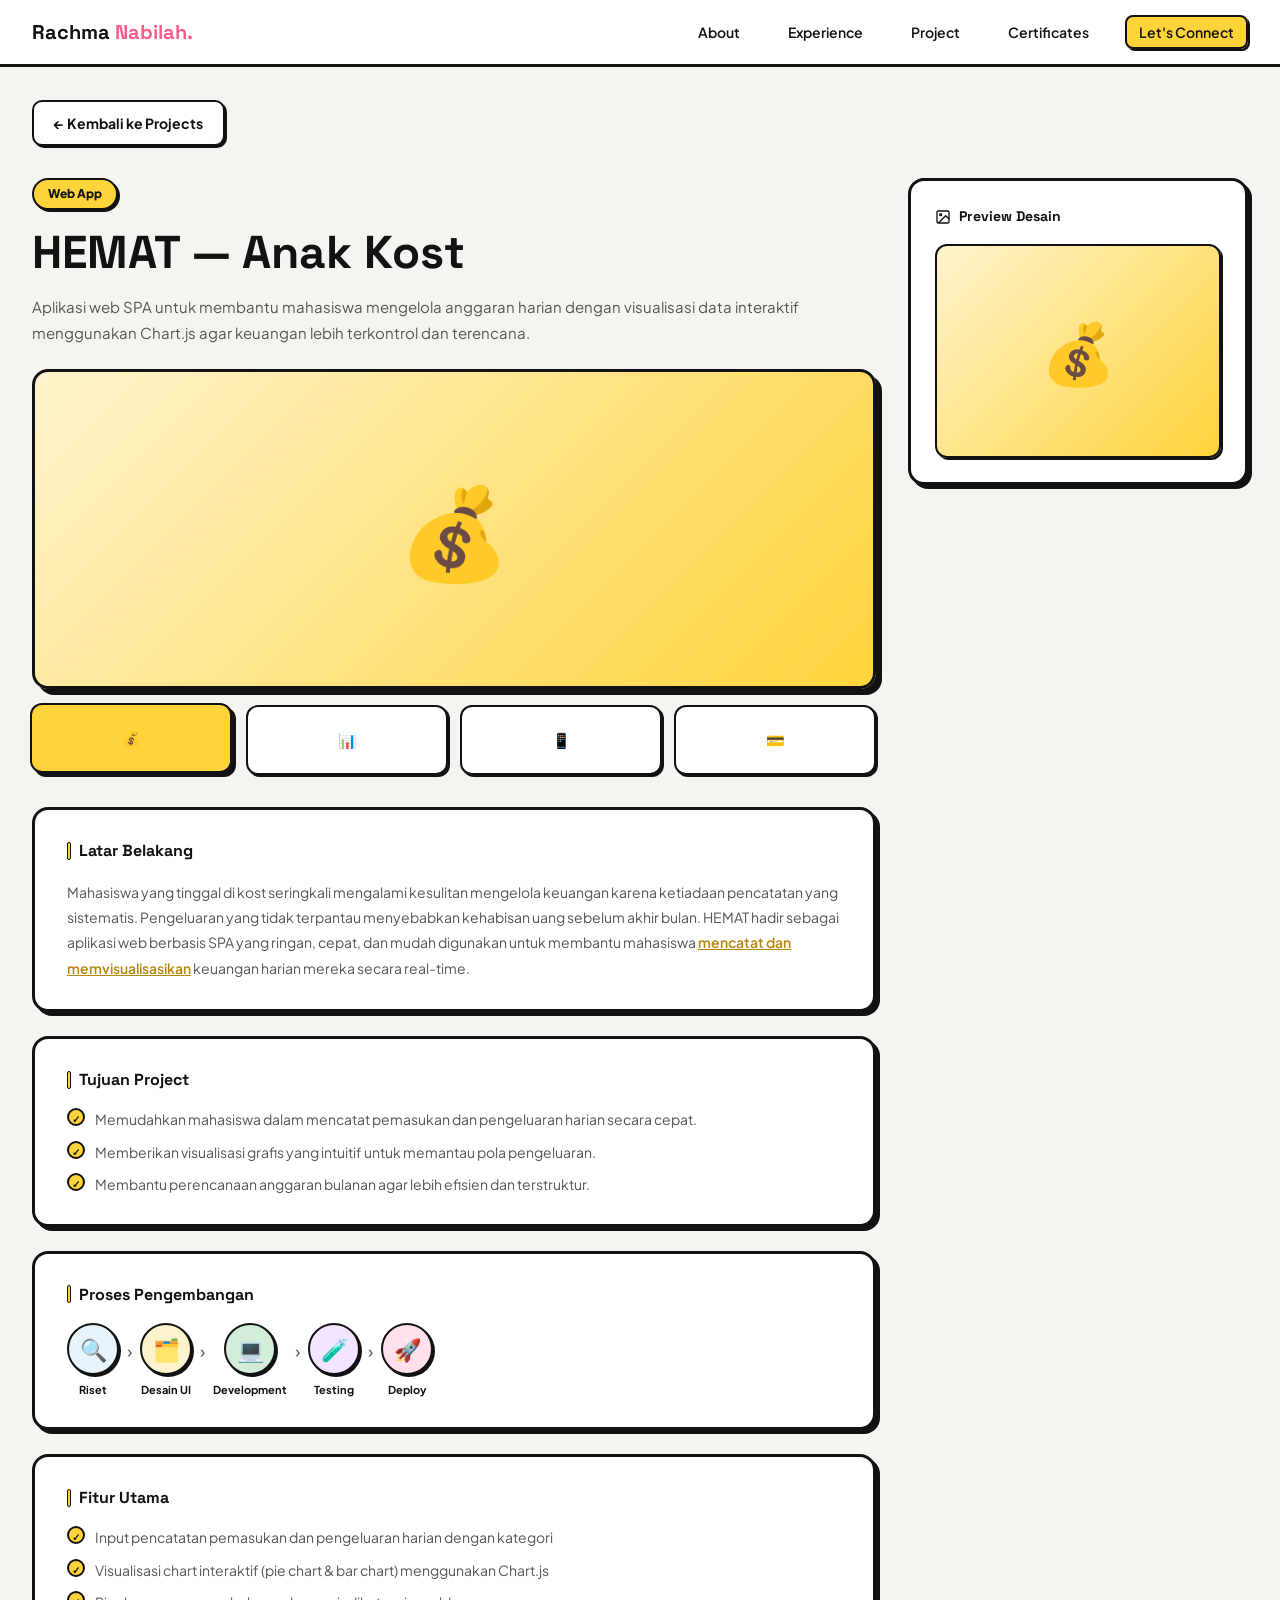
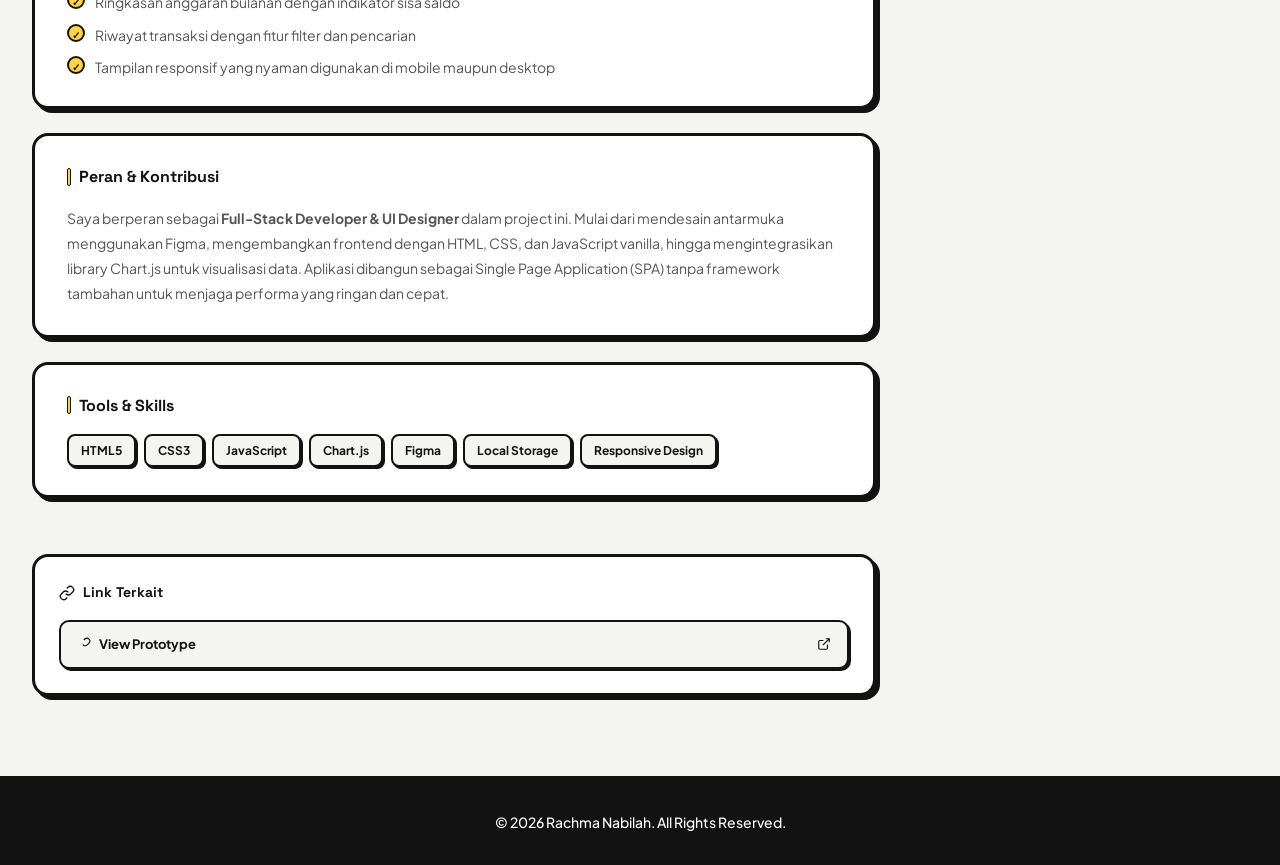
==== commit d372ce19: "neww" ====
--- a/detail-hemat.html
+++ b/detail-hemat.html
@@ -119,34 +119,6 @@
       </div>
     </div>
 
-    <!-- KOLOM KANAN (SIDEBAR) -->
-    <div class="detail-right">
-      <!-- Card 1: Informasi Project (Paling Atas) -->
-      <div class="sidebar-card">
-        <div class="sidebar-title">
-          <svg width="16" height="16" viewBox="0 0 24 24" fill="none" stroke="currentColor" stroke-width="2"><circle cx="12" cy="12" r="10"/><polyline points="12 6 12 12 16 14"/></svg>
-          Informasi Project
-        </div>
-        <div class="info-row">
-          <div class="info-item">
-            <span class="info-label">Role</span>
-            <span class="info-value">Full-Stack Developer</span>
-          </div>
-          <div class="info-item">
-            <span class="info-label">Platform</span>
-            <span class="info-value">Web (SPA)</span>
-          </div>
-          <div class="info-item">
-            <span class="info-label">Tools</span>
-            <span class="info-value">HTML · CSS · JS · Chart.js</span>
-          </div>
-          <div class="info-item">
-            <span class="info-label">Project Type</span>
-            <span class="info-value">Academic Project</span>
-          </div>
-        </div>
-      </div>
-
       <!-- Card 2: Preview Desain (Sejajar dengan Latar Belakang) -->
       <div class="sidebar-card">
         <div class="sidebar-title">
--- a/css/detail.css
+++ b/css/detail.css
@@ -1,509 +1,515 @@
-*, *::before, *::after { 
-  box-sizing: border-box; 
-  margin: 0; 
-  padding: 0; 
+/* STREAMING_CHUNK:Setting global variables and base styles */
+*, *::before, *::after {
+box-sizing: border-box;
+margin: 0;
+padding: 0;
 }
 
 :root {
-  --bg: #F4F4F0; 
-  --card: #FFFFFF; 
-  --text: #121212; 
-  --muted: #555555;
-  --pink: #FF5C8A; 
-  --yellow: #FFD43B; 
-  --cyan: #33D1FF;
-  --purple: #9D4EDD; 
-  --green: #2EC4B6; 
-  --border: #121212;
-  --sh: 4px 4px 0px #121212; 
-  --sh-sm: 2px 2px 0px #121212; 
-  --sh-lg: 6px 6px 0px #121212; 
-  --r: 16px;
-}
-
-html { 
-  scroll-behavior: smooth; 
-}
-
-body { 
-  font-family: 'Plus Jakarta Sans', sans-serif; 
-  background: var(--bg); 
-  color: var(--text); 
-  line-height: 1.6; 
-  font-size: 15px; 
-}
-
-img { 
-  display: block; 
-  max-width: 100%; 
-}
-
-a { 
-  text-decoration: none; 
-  color: inherit; 
-}
-
-/* NAVBAR */
-nav { 
-  position: fixed; 
-  top: 0; 
-  left: 0; 
-  right: 0; 
-  z-index: 100; 
-  background: var(--card); 
-  border-bottom: 3px solid var(--border); 
-}
-
-.nav-inner { 
-  max-width: 1280px; 
-  margin: 0 auto; 
-  padding: 16px 32px; 
-  display: flex; 
-  align-items: center; 
-  justify-content: space-between; 
-}
-
-.nav-brand { 
-  font-family: 'Space Grotesk', sans-serif; 
-  font-size: 20px; 
-  font-weight: 700; 
-}
-
-.nav-brand span { 
-  color: var(--pink); 
-}
-
-.nav-links { 
-  display: flex; 
-  gap: 24px; 
-  list-style: none; 
-  align-items: center; 
-}
-
-.nav-links a { 
-  font-weight: 600; 
-  font-size: 14px; 
-  padding: 6px 12px; 
-  border-radius: 8px; 
-  transition: background 0.2s; 
-}
-
-.nav-links a:hover { 
-  background: var(--pink); 
-  color: white; 
-  border: 2px solid var(--border); 
-  box-shadow: var(--sh-sm); 
-}
-
-.nav-cta { 
-  background: var(--yellow) !important; 
-  border: 2px solid var(--border) !important; 
-  box-shadow: var(--sh-sm); 
-}
-
-.nav-toggle { 
-  display: none; 
-  background: var(--cyan); 
-  border: 2px solid var(--border); 
-  padding: 6px 10px; 
-  border-radius: 8px; 
-  font-size: 20px; 
-  cursor: pointer; 
-  box-shadow: var(--sh-sm); 
-}
-
-/* LAYOUT GENERAL */
-.back-wrap { 
-  max-width: 1280px; 
-  margin: 0 auto; 
-  padding: 100px 32px 0; 
-}
-
-.btn-back { 
-  display: inline-flex; 
-  align-items: center; 
-  gap: 8px; 
-  padding: 10px 20px; 
-  font-weight: 700; 
-  font-size: 14px; 
-  background: var(--card); 
-  border: 2.5px solid var(--border); 
-  border-radius: 10px; 
-  box-shadow: var(--sh-sm); 
-  cursor: pointer; 
-  transition: all 0.15s; 
-}
-
-.btn-back:hover { 
-  transform: translate(-2px,-2px); 
-  box-shadow: 4px 4px 0 var(--border); 
-}
-
-.detail-wrap { 
-  max-width: 1280px; 
-  margin: 0 auto; 
-  padding: 32px 32px 80px; 
-  display: grid; 
-  grid-template-columns: 1fr 340px; 
-  gap: 32px; 
-  align-items: start; 
-}
-
-.project-type-badge { 
-  display: inline-block; 
-  background: var(--yellow); 
-  color: var(--text); 
-  border: 2px solid var(--border); 
-  border-radius: 20px; 
-  padding: 4px 14px; 
-  font-size: 12px; 
-  font-weight: 800; 
-  box-shadow: var(--sh-sm); 
-  margin-bottom: 16px; 
-}
-
-.project-title { 
-  font-family: 'Space Grotesk', sans-serif; 
-  font-size: clamp(28px, 4vw, 46px); 
-  font-weight: 800; 
-  line-height: 1.15; 
-  margin-bottom: 16px; 
-}
-
-.project-subtitle { 
-  font-size: 15px; 
-  color: var(--muted); 
-  max-width: 560px; 
-  line-height: 1.7; 
-  margin-bottom: 32px; 
-}
-
-/* GAMBAR UTAMA & THUMBNAILS */
-.img-main-wrap { 
-  background: linear-gradient(135deg, #FFF3CD 0%, #FFD43B 100%); 
-  border: 3px solid var(--border); 
-  border-radius: var(--r); 
-  box-shadow: var(--sh-lg); 
-  height: 340px; 
-  display: flex; 
-  align-items: center; 
-  justify-content: center; 
-  font-size: 100px; 
-  margin-bottom: 16px; 
-  overflow: hidden; 
-}
-
-.img-main-wrap img { 
-  width: 100%; 
-  height: 100%; 
-  object-fit: cover; 
-}
-
-.img-thumbs { 
-  display: flex; 
-  gap: 12px; 
-  margin-bottom: 32px; 
-}
-
-.img-thumb { 
-  width: 80px; 
-  height: 65px; 
-  border: 2.5px solid var(--border); 
-  border-radius: 10px; 
-  overflow: hidden; 
-  cursor: pointer; 
-  box-shadow: var(--sh-sm); 
-  display: flex; 
-  align-items: center; 
-  justify-content: center; 
-  background: linear-gradient(135deg, #FFF3CD 0%, #FFD43B 100%); 
-  font-size: 26px; 
-  flex-shrink: 0; 
-  transition: transform 0.15s, box-shadow 0.15s; 
-}
-
-.img-thumb:hover, .img-thumb.active { 
-  transform: translate(-2px,-2px); 
-  box-shadow: 4px 4px 0 var(--border); 
-  border-color: var(--pink); 
-}
-
-/* KONTEN UTAMA */
-.content-block { 
-  background: var(--card); 
-  border: 3px solid var(--border); 
-  border-radius: var(--r); 
-  box-shadow: var(--sh); 
-  padding: 28px 32px; 
-  margin-bottom: 20px; 
-}
-
-.block-title { 
-  font-family: 'Space Grotesk', sans-serif; 
-  font-size: 16px; 
-  font-weight: 800; 
-  margin-bottom: 16px; 
-  display: flex; 
-  align-items: center; 
-  gap: 8px; 
-}
-
-.block-title::before { 
-  content: ''; 
-  display: block; 
-  width: 4px; 
-  height: 18px; 
-  background: var(--yellow); 
-  border-radius: 2px; 
-  border: 1.5px solid var(--border); 
-}
-
-.block-text { 
-  font-size: 14px; 
-  color: var(--muted); 
-  line-height: 1.8; 
-}
-
-.block-text a { 
-  color: #b8860b; 
-  font-weight: 600; 
-  text-decoration: underline; 
-}
-
-.check-list { 
-  list-style: none; 
-  display: flex; 
-  flex-direction: column; 
-  gap: 10px; 
-}
-
-.check-list li { 
-  font-size: 14px; 
-  color: var(--muted); 
-  padding-left: 28px; 
-  position: relative; 
-}
-
-.check-list li::before { 
-  content: '✓'; 
-  position: absolute; 
-  left: 0; 
-  width: 18px; 
-  height: 18px; 
-  background: var(--yellow); 
-  color: var(--text); 
-  border-radius: 50%; 
-  border: 2px solid var(--border); 
-  font-size: 10px; 
-  font-weight: 800; 
-  line-height: 18px; 
-  text-align: center; 
-}
-
-.check-list li a { 
-  color: #b8860b; 
-  font-weight: 600; 
-}
-
-.process-steps { 
-  display: flex; 
-  align-items: center; 
-  gap: 8px; 
-  flex-wrap: wrap; 
-  margin-top: 8px; 
-}
-
-.process-step { 
-  display: flex; 
-  flex-direction: column; 
-  align-items: center; 
-  gap: 6px; 
-}
-
-.step-icon { 
-  width: 52px; 
-  height: 52px; 
-  border-radius: 50%; 
-  border: 2.5px solid var(--border); 
-  box-shadow: var(--sh-sm); 
-  display: flex; 
-  align-items: center; 
-  justify-content: center; 
-  font-size: 22px; 
-}
-
-.step-label { 
-  font-size: 11px; 
-  font-weight: 700; 
-  text-align: center; 
-}
-
-.step-arrow { 
-  font-size: 18px; 
-  color: var(--muted); 
-  margin-top: -20px; 
-}
-
-.tags-wrap { 
-  display: flex; 
-  flex-wrap: wrap; 
-  gap: 8px; 
-  margin-top: 8px; 
-}
-
-.tag { 
-  background: var(--bg); 
-  border: 2px solid var(--border); 
-  padding: 5px 12px; 
-  font-size: 12px; 
-  font-weight: 700; 
-  border-radius: 8px; 
-  box-shadow: var(--sh-sm); 
-}
-
-/* SIDEBAR KANAN */
-.detail-right { 
-  display: flex; 
-  flex-direction: column; 
-  gap: 20px; 
-}
-
-.sidebar-card { 
-  background: var(--card); 
-  border: 3px solid var(--border); 
-  border-radius: var(--r); 
-  box-shadow: var(--sh); 
-  padding: 24px; 
-}
-
-.sidebar-title { 
-  font-family: 'Space Grotesk', sans-serif; 
-  font-size: 14px; 
-  font-weight: 800; 
-  margin-bottom: 16px; 
-  display: flex; 
-  align-items: center; 
-  gap: 8px; 
-}
-
-.info-row { 
-  display: flex; 
-  flex-direction: column; 
-  gap: 14px; 
-}
-
-.info-item { 
-  display: flex; 
-  flex-direction: column; 
-  gap: 4px; 
-}
-
-.info-label { 
-  font-size: 10px; 
-  font-weight: 800; 
-  text-transform: uppercase; 
-  color: var(--muted); 
-  letter-spacing: 0.08em; 
-}
-
-.info-value { 
-  font-size: 14px; 
-  font-weight: 700; 
-}
-
-.preview-img { 
-  width: 100%; 
-  aspect-ratio: 4/3; 
-  background: linear-gradient(135deg, #FFF3CD 0%, #FFD43B 100%); 
-  border: 2.5px solid var(--border); 
-  border-radius: 12px; 
-  box-shadow: var(--sh-sm); 
-  display: flex; 
-  align-items: center; 
-  justify-content: center; 
-  font-size: 60px; 
-  overflow: hidden; 
-}
-
-.preview-img img { 
-  width: 100%; 
-  height: 100%; 
-  object-fit: cover; 
-}
-
-.link-btn { 
-  display: flex; 
-  align-items: center; 
-  justify-content: space-between; 
-  padding: 12px 16px; 
-  background: var(--bg); 
-  border: 2px solid var(--border); 
-  border-radius: 10px; 
-  box-shadow: var(--sh-sm); 
-  font-weight: 700; 
-  font-size: 13px; 
-  cursor: pointer; 
-  transition: all 0.15s; 
-  margin-top: 8px; 
-}
-
-.link-btn:hover { 
-  transform: translate(-2px,-2px); 
-  box-shadow: 4px 4px 0 var(--border); 
-  background: var(--yellow); 
-}
-
-.link-btn span { 
-  display: flex; 
-  align-items: center; 
-  gap: 8px; 
-}
-
-/* FOOTER */
-footer { 
-  background: var(--text); 
-  color: white; 
-  padding: 32px; 
-  text-align: center; 
-  border-top: 3px solid var(--border); 
-  font-size: 14px; 
-  font-weight: 500; 
-}
-
-/* RESPONSIVE */
-@media (max-width: 900px) { 
-  .detail-wrap { 
-    grid-template-columns: 1fr; 
-  } 
-  .detail-right { 
-    order: 0; 
-  } 
-}
-
-@media (max-width: 768px) { 
-  .back-wrap { 
-    padding: 90px 16px 0; 
-  } 
-  .detail-wrap { 
-    padding: 24px 16px 60px; 
-  } 
-  .nav-toggle { 
-    display: block; 
-  } 
-  .nav-links { 
-    display: none; 
-    position: absolute; 
-    top: 73px; 
-    left: 0; 
-    right: 0; 
-    background: var(--card); 
-    flex-direction: column; 
-    padding: 24px; 
-    border-bottom: 3px solid var(--border); 
-    box-shadow: var(--sh-lg); 
-    gap: 16px; 
-  } 
-  .nav-links.open { 
-    display: flex; 
-  } 
+--bg: #F4F4F0;
+--card: #FFFFFF;
+--text: #121212;
+--muted: #555555;
+--pink: #FF5C8A;
+--yellow: #FFD43B;
+--cyan: #33D1FF;
+--purple: #9D4EDD;
+--green: #2EC4B6;
+--border: #121212;
+--sh: 4px 4px 0px #121212;
+--sh-sm: 2px 2px 0px #121212;
+--sh-lg: 6px 6px 0px #121212;
+--r: 16px;
+}
+
+html {
+scroll-behavior: smooth;
+}
+
+body {
+font-family: 'Plus Jakarta Sans', sans-serif;
+background: var(--bg);
+color: var(--text);
+line-height: 1.6;
+font-size: 15px;
+}
+
+img {
+display: block;
+max-width: 100%;
+}
+
+a {
+text-decoration: none;
+color: inherit;
+}
+
+/* STREAMING_CHUNK:Styling navigation bar */
+nav {
+position: fixed;
+top: 0;
+left: 0;
+right: 0;
+z-index: 100;
+background: var(--card);
+border-bottom: 3px solid var(--border);
+}
+
+.nav-inner {
+max-width: 1280px;
+margin: 0 auto;
+padding: 16px 32px;
+display: flex;
+align-items: center;
+justify-content: space-between;
+}
+
+.nav-brand {
+font-family: 'Space Grotesk', sans-serif;
+font-size: 20px;
+font-weight: 700;
+}
+
+.nav-brand span {
+color: var(--pink);
+}
+
+.nav-links {
+display: flex;
+gap: 24px;
+list-style: none;
+align-items: center;
+}
+
+.nav-links a {
+font-weight: 600;
+font-size: 14px;
+padding: 6px 12px;
+border-radius: 8px;
+transition: background 0.2s;
+}
+
+.nav-links a:hover {
+background: var(--pink);
+color: white;
+border: 2px solid var(--border);
+box-shadow: var(--sh-sm);
+}
+
+.nav-cta {
+background: var(--yellow) !important;
+border: 2px solid var(--border) !important;
+box-shadow: var(--sh-sm);
+}
+
+.nav-toggle {
+display: none;
+background: var(--cyan);
+border: 2px solid var(--border);
+padding: 6px 10px;
+border-radius: 8px;
+font-size: 20px;
+cursor: pointer;
+box-shadow: var(--sh-sm);
+}
+
+/* STREAMING_CHUNK:Styling page layout wrapper */
+.back-wrap {
+max-width: 1280px;
+margin: 0 auto;
+padding: 100px 32px 0;
+}
+
+.btn-back {
+display: inline-flex;
+align-items: center;
+gap: 8px;
+padding: 10px 20px;
+font-weight: 700;
+font-size: 14px;
+background: var(--card);
+border: 2.5px solid var(--border);
+border-radius: 10px;
+box-shadow: var(--sh-sm);
+cursor: pointer;
+transition: all 0.15s;
+}
+
+.btn-back:hover {
+transform: translate(-2px,-2px);
+box-shadow: 4px 4px 0 var(--border);
+}
+
+.detail-wrap {
+max-width: 1280px;
+margin: 0 auto;
+padding: 32px 32px 80px;
+display: grid;
+grid-template-columns: 1fr 340px;
+gap: 32px;
+align-items: start;
+}
+
+/* STREAMING_CHUNK:Styling project header and info card */
+.project-type-badge {
+display: inline-block;
+background: var(--yellow);
+color: var(--text);
+border: 2px solid var(--border);
+border-radius: 20px;
+padding: 4px 14px;
+font-size: 12px;
+font-weight: 800;
+box-shadow: var(--sh-sm);
+margin-bottom: 16px;
+}
+
+.project-title {
+font-family: 'Space Grotesk', sans-serif;
+font-size: clamp(28px, 4vw, 46px);
+font-weight: 800;
+line-height: 1.15;
+margin-bottom: 16px;
+}
+
+.project-subtitle {
+font-size: 15px;
+color: var(--muted);
+max-width: 100%;
+line-height: 1.7;
+margin-bottom: 24px;
+}
+
+/* Info Project Card di Kiri */
+.info-card-block {
+margin-bottom: 24px;
+}
+
+.info-grid {
+display: grid;
+grid-template-columns: repeat(auto-fit, minmax(130px, 1fr));
+gap: 16px;
+margin-top: 8px;
+}
+
+.info-item {
+display: flex;
+flex-direction: column;
+gap: 2px;
+}
+
+.info-label {
+font-size: 10px;
+font-weight: 800;
+text-transform: uppercase;
+color: var(--muted);
+letter-spacing: 0.08em;
+}
+
+.info-value {
+font-size: 13.5px;
+font-weight: 700;
+}
+
+/* STREAMING_CHUNK:Styling main preview and thumbnails */
+.img-main-wrap {
+background: linear-gradient(135deg, #FFF3CD 0%, #FFD43B 100%);
+border: 3px solid var(--border);
+border-radius: var(--r);
+box-shadow: var(--sh-lg);
+height: 320px;
+display: flex;
+align-items: center;
+justify-content: center;
+font-size: 90px;
+margin-bottom: 16px;
+overflow: hidden;
+}
+
+.img-thumbs {
+display: grid;
+grid-template-columns: repeat(4, 1fr);
+gap: 12px;
+margin-bottom: 32px;
+}
+
+.img-thumb {
+height: 70px;
+border: 2.5px solid var(--border);
+border-radius: 12px;
+overflow: hidden;
+cursor: pointer;
+box-shadow: var(--sh-sm);
+display: flex;
+flex-direction: column;
+align-items: center;
+justify-content: center;
+background: var(--card);
+transition: all 0.15s ease;
+}
+
+.thumb-emoji {
+font-size: 20px;
+line-height: 1;
+}
+
+.thumb-text {
+font-size: 11px;
+font-weight: 800;
+margin-top: 4px;
+color: var(--muted);
+}
+
+.img-thumb:hover, .img-thumb.active {
+transform: translate(-2px,-2px);
+box-shadow: var(--sh);
+background: var(--yellow);
+border-color: var(--border);
+}
+
+.img-thumb.active .thumb-text {
+color: var(--text);
+}
+
+/* STREAMING_CHUNK:Styling detail content blocks and lists */
+.content-block {
+background: var(--card);
+border: 3px solid var(--border);
+border-radius: var(--r);
+box-shadow: var(--sh);
+padding: 28px 32px;
+margin-bottom: 24px;
+}
+
+.block-title {
+font-family: 'Space Grotesk', sans-serif;
+font-size: 16px;
+font-weight: 800;
+margin-bottom: 16px;
+display: flex;
+align-items: center;
+gap: 8px;
+}
+
+.block-title::before {
+content: '';
+display: block;
+width: 4px;
+height: 18px;
+background: var(--yellow);
+border-radius: 2px;
+border: 1.5px solid var(--border);
+}
+
+.block-text {
+font-size: 14px;
+color: var(--muted);
+line-height: 1.8;
+}
+
+.block-text a {
+color: #b8860b;
+font-weight: 600;
+text-decoration: underline;
+}
+
+.check-list {
+list-style: none;
+display: flex;
+flex-direction: column;
+gap: 10px;
+}
+
+.check-list li {
+font-size: 14px;
+color: var(--muted);
+padding-left: 28px;
+position: relative;
+}
+
+.check-list li::before {
+content: '✓';
+position: absolute;
+left: 0;
+width: 18px;
+height: 18px;
+background: var(--yellow);
+color: var(--text);
+border-radius: 50%;
+border: 2px solid var(--border);
+font-size: 10px;
+font-weight: 800;
+line-height: 18px;
+text-align: center;
+}
+
+.process-steps {
+display: flex;
+align-items: center;
+gap: 8px;
+flex-wrap: wrap;
+margin-top: 8px;
+}
+
+.process-step {
+display: flex;
+flex-direction: column;
+align-items: center;
+gap: 6px;
+}
+
+.step-icon {
+width: 52px;
+height: 52px;
+border-radius: 50%;
+border: 2.5px solid var(--border);
+box-shadow: var(--sh-sm);
+display: flex;
+align-items: center;
+justify-content: center;
+font-size: 22px;
+}
+
+.step-label {
+font-size: 11px;
+font-weight: 700;
+text-align: center;
+}
+
+.step-arrow {
+font-size: 18px;
+color: var(--muted);
+margin-top: -20px;
+}
+
+.tags-wrap {
+display: flex;
+flex-wrap: wrap;
+gap: 8px;
+margin-top: 8px;
+}
+
+.tag {
+background: var(--bg);
+border: 2px solid var(--border);
+padding: 5px 12px;
+font-size: 12px;
+font-weight: 700;
+border-radius: 8px;
+box-shadow: var(--sh-sm);
+}
+
+/* STREAMING_CHUNK:Styling right sidebar elements */
+.detail-right {
+display: flex;
+flex-direction: column;
+gap: 20px;
+}
+
+.sidebar-card {
+background: var(--card);
+border: 3px solid var(--border);
+border-radius: var(--r);
+box-shadow: var(--sh);
+padding: 24px;
+}
+
+.sidebar-title {
+font-family: 'Space Grotesk', sans-serif;
+font-size: 14px;
+font-weight: 800;
+margin-bottom: 16px;
+display: flex;
+align-items: center;
+gap: 8px;
+}
+
+.preview-img {
+width: 100%;
+aspect-ratio: 4/3;
+background: linear-gradient(135deg, #FFF3CD 0%, #FFD43B 100%);
+border: 2.5px solid var(--border);
+border-radius: 12px;
+box-shadow: var(--sh-sm);
+display: flex;
+align-items: center;
+justify-content: center;
+font-size: 60px;
+overflow: hidden;
+}
+
+.link-btn {
+display: flex;
+align-items: center;
+justify-content: space-between;
+padding: 12px 16px;
+background: var(--bg);
+border: 2px solid var(--border);
+border-radius: 10px;
+box-shadow: var(--sh-sm);
+font-weight: 700;
+font-size: 13px;
+cursor: pointer;
+transition: all 0.15s;
+margin-top: 8px;
+}
+
+.link-btn:hover {
+transform: translate(-2px,-2px);
+box-shadow: 4px 4px 0 var(--border);
+background: var(--yellow);
+}
+
+.link-btn span {
+display: flex;
+align-items: center;
+gap: 8px;
+}
+
+/* STREAMING_CHUNK:Styling page footer and media queries */
+footer {
+background: var(--text);
+color: white;
+padding: 32px;
+text-align: center;
+border-top: 3px solid var(--border);
+font-size: 14px;
+font-weight: 500;
+}
+
+@media (max-width: 900px) {
+.detail-wrap {
+grid-template-columns: 1fr;
+}
+}
+
+@media (max-width: 768px) {
+.back-wrap {
+padding: 90px 16px 0;
+}
+.detail-wrap {
+padding: 24px 16px 60px;
+}
+.nav-toggle {
+display: block;
+}
+.nav-links {
+display: none;
+position: absolute;
+top: 73px;
+left: 0;
+right: 0;
+background: var(--card);
+flex-direction: column;
+padding: 24px;
+border-bottom: 3px solid var(--border);
+box-shadow: var(--sh-lg);
+gap: 16px;
+}
+.nav-links.open {
+display: flex;
+}
+.img-thumbs {
+grid-template-columns: repeat(2, 1fr);
+}
 }
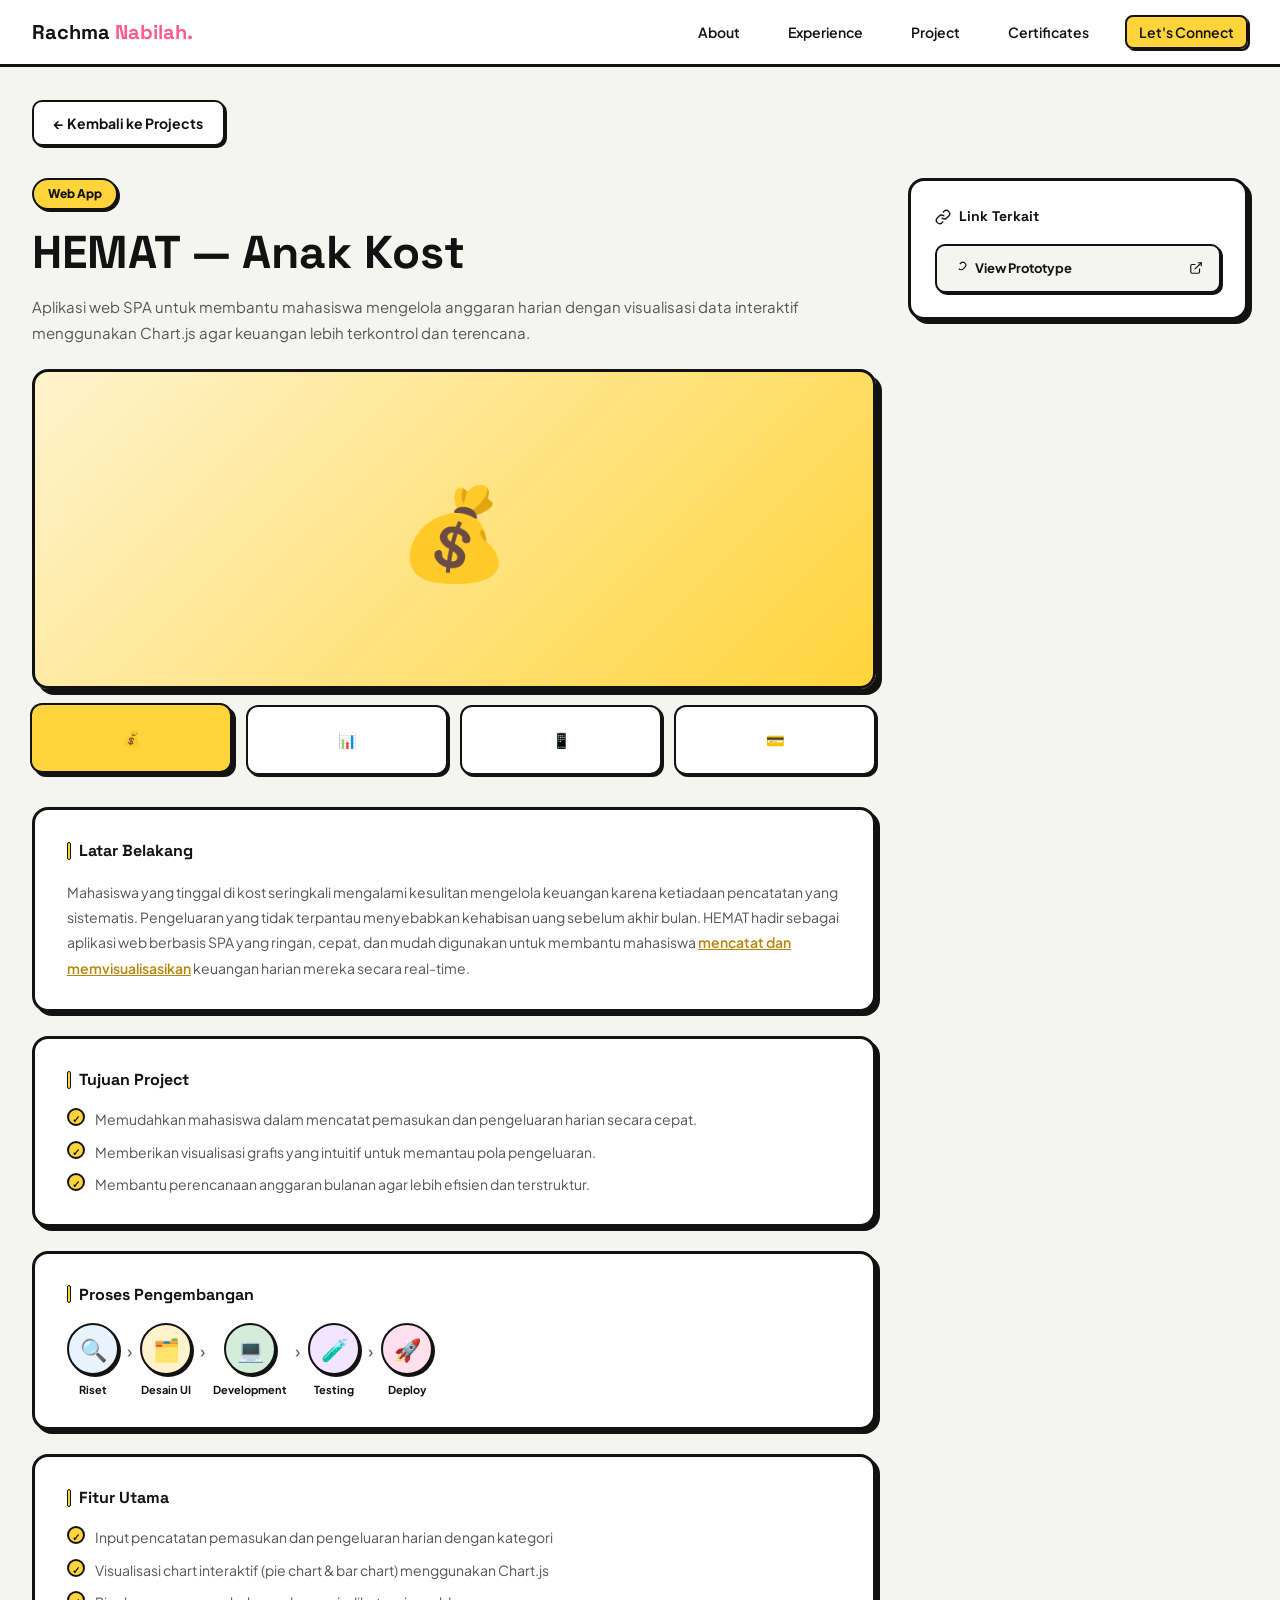
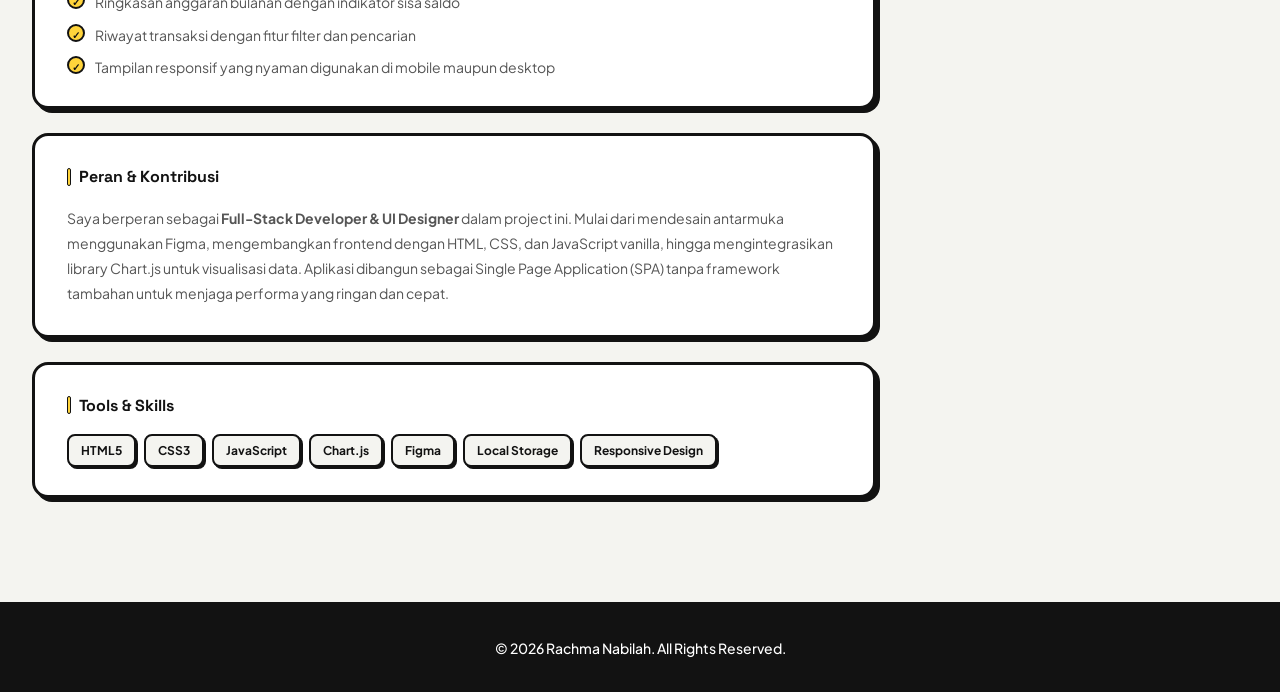
==== commit 045fd560: "new" ====
--- a/detail-hemat.html
+++ b/detail-hemat.html
@@ -119,15 +119,6 @@
       </div>
     </div>
 
-      <!-- Card 2: Preview Desain (Sejajar dengan Latar Belakang) -->
-      <div class="sidebar-card">
-        <div class="sidebar-title">
-          <svg width="16" height="16" viewBox="0 0 24 24" fill="none" stroke="currentColor" stroke-width="2"><rect x="3" y="3" width="18" height="18" rx="2"/><circle cx="8.5" cy="8.5" r="1.5"/><polyline points="21 15 16 10 5 21"/></svg>
-          Preview Desain
-        </div>
-        <div class="preview-img" id="sidePreview">💰</div>
-      </div>
-
       <!-- Card 3: Link Prototype / Terkait (Di Bawah Preview Desain) -->
       <div class="sidebar-card">
         <div class="sidebar-title">
--- a/css/detail.css
+++ b/css/detail.css
@@ -424,20 +424,6 @@
 gap: 8px;
 }
 
-.preview-img {
-width: 100%;
-aspect-ratio: 4/3;
-background: linear-gradient(135deg, #FFF3CD 0%, #FFD43B 100%);
-border: 2.5px solid var(--border);
-border-radius: 12px;
-box-shadow: var(--sh-sm);
-display: flex;
-align-items: center;
-justify-content: center;
-font-size: 60px;
-overflow: hidden;
-}
-
 .link-btn {
 display: flex;
 align-items: center;
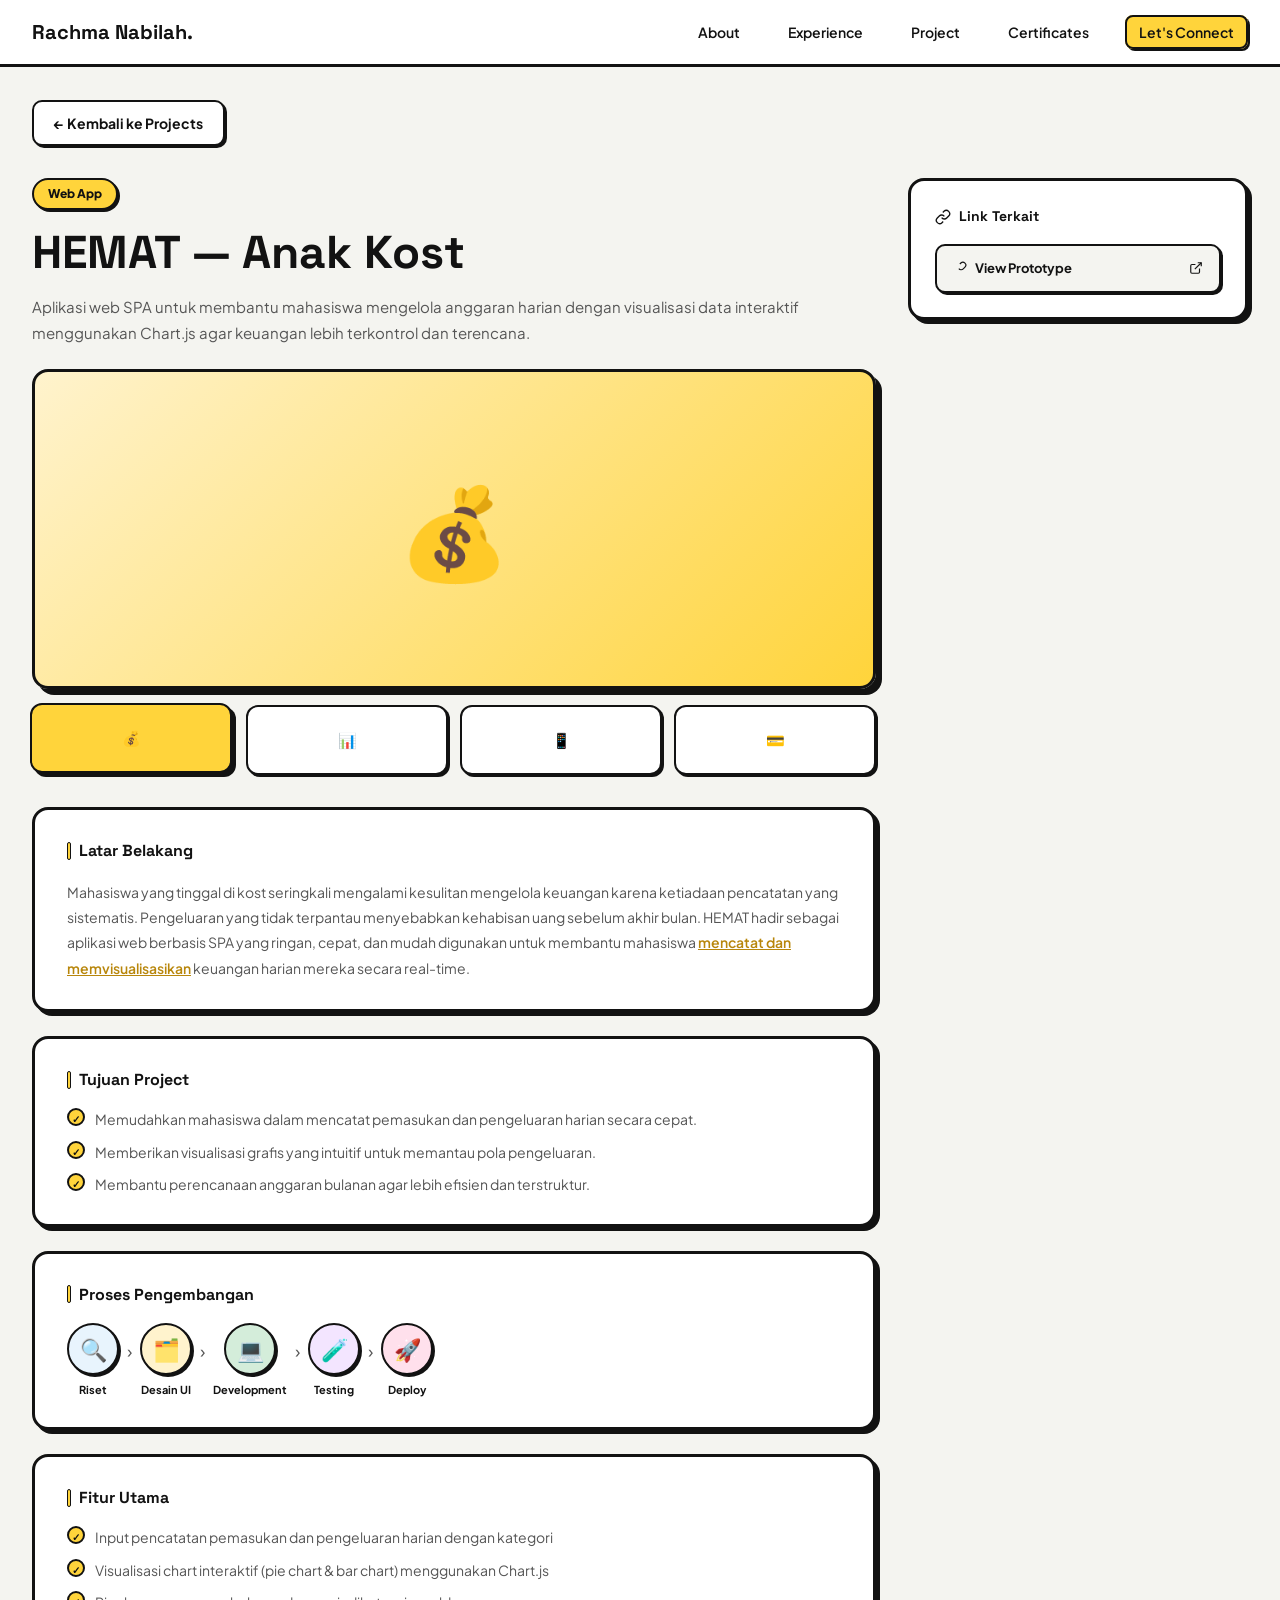
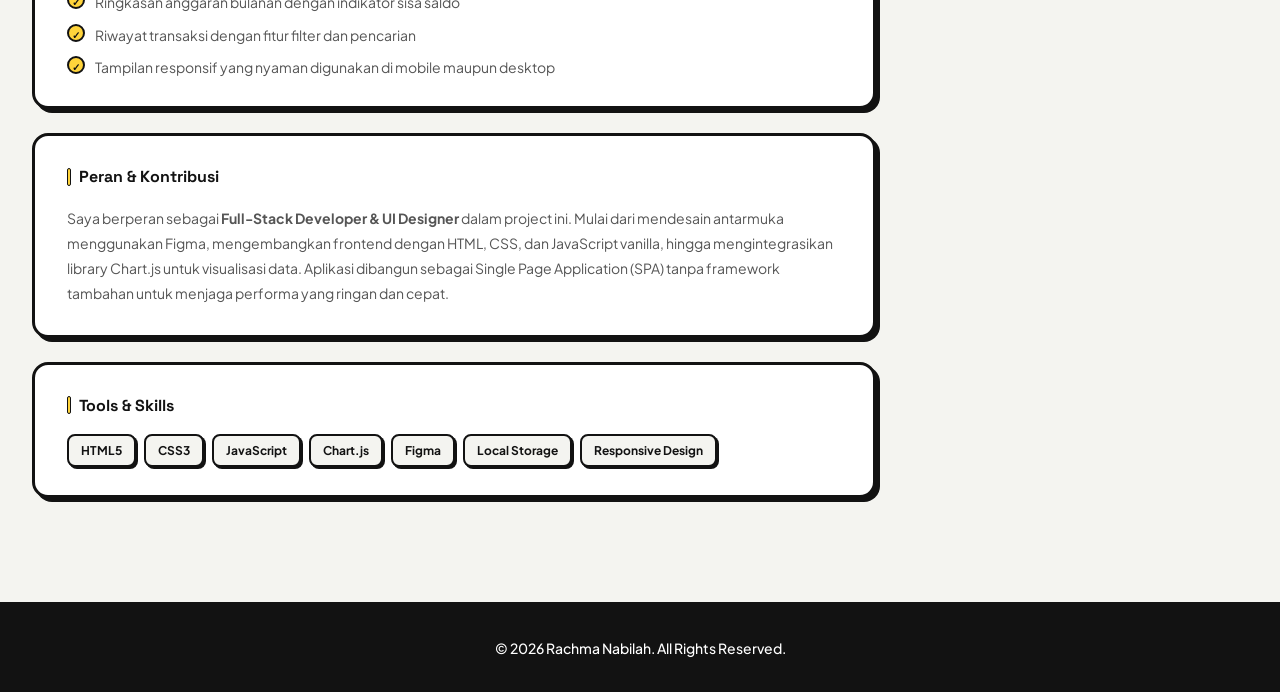
==== commit 3fdc1e0e: "new" ====
--- a/detail-hemat.html
+++ b/detail-hemat.html
@@ -10,7 +10,7 @@
 <body>
   <nav>
     <div class="nav-inner">
-      <a class="nav-brand" href="portfolio (1).html">Rachma <span>Nabilah.</span></a>
+      <a class="nav-brand" href="portfolio (1).html">Rachma Nabilah.</a>
       <ul class="nav-links">
         <li><a href="portfolio (1).html#about">About</a></li>
         <li><a href="portfolio (1).html#experience">Experience</a></li>
--- a/css/detail.css
+++ b/css/detail.css
@@ -70,10 +70,6 @@
 font-weight: 700;
 }
 
-.nav-brand span {
-color: var(--pink);
-}
-
 .nav-links {
 display: flex;
 gap: 24px;
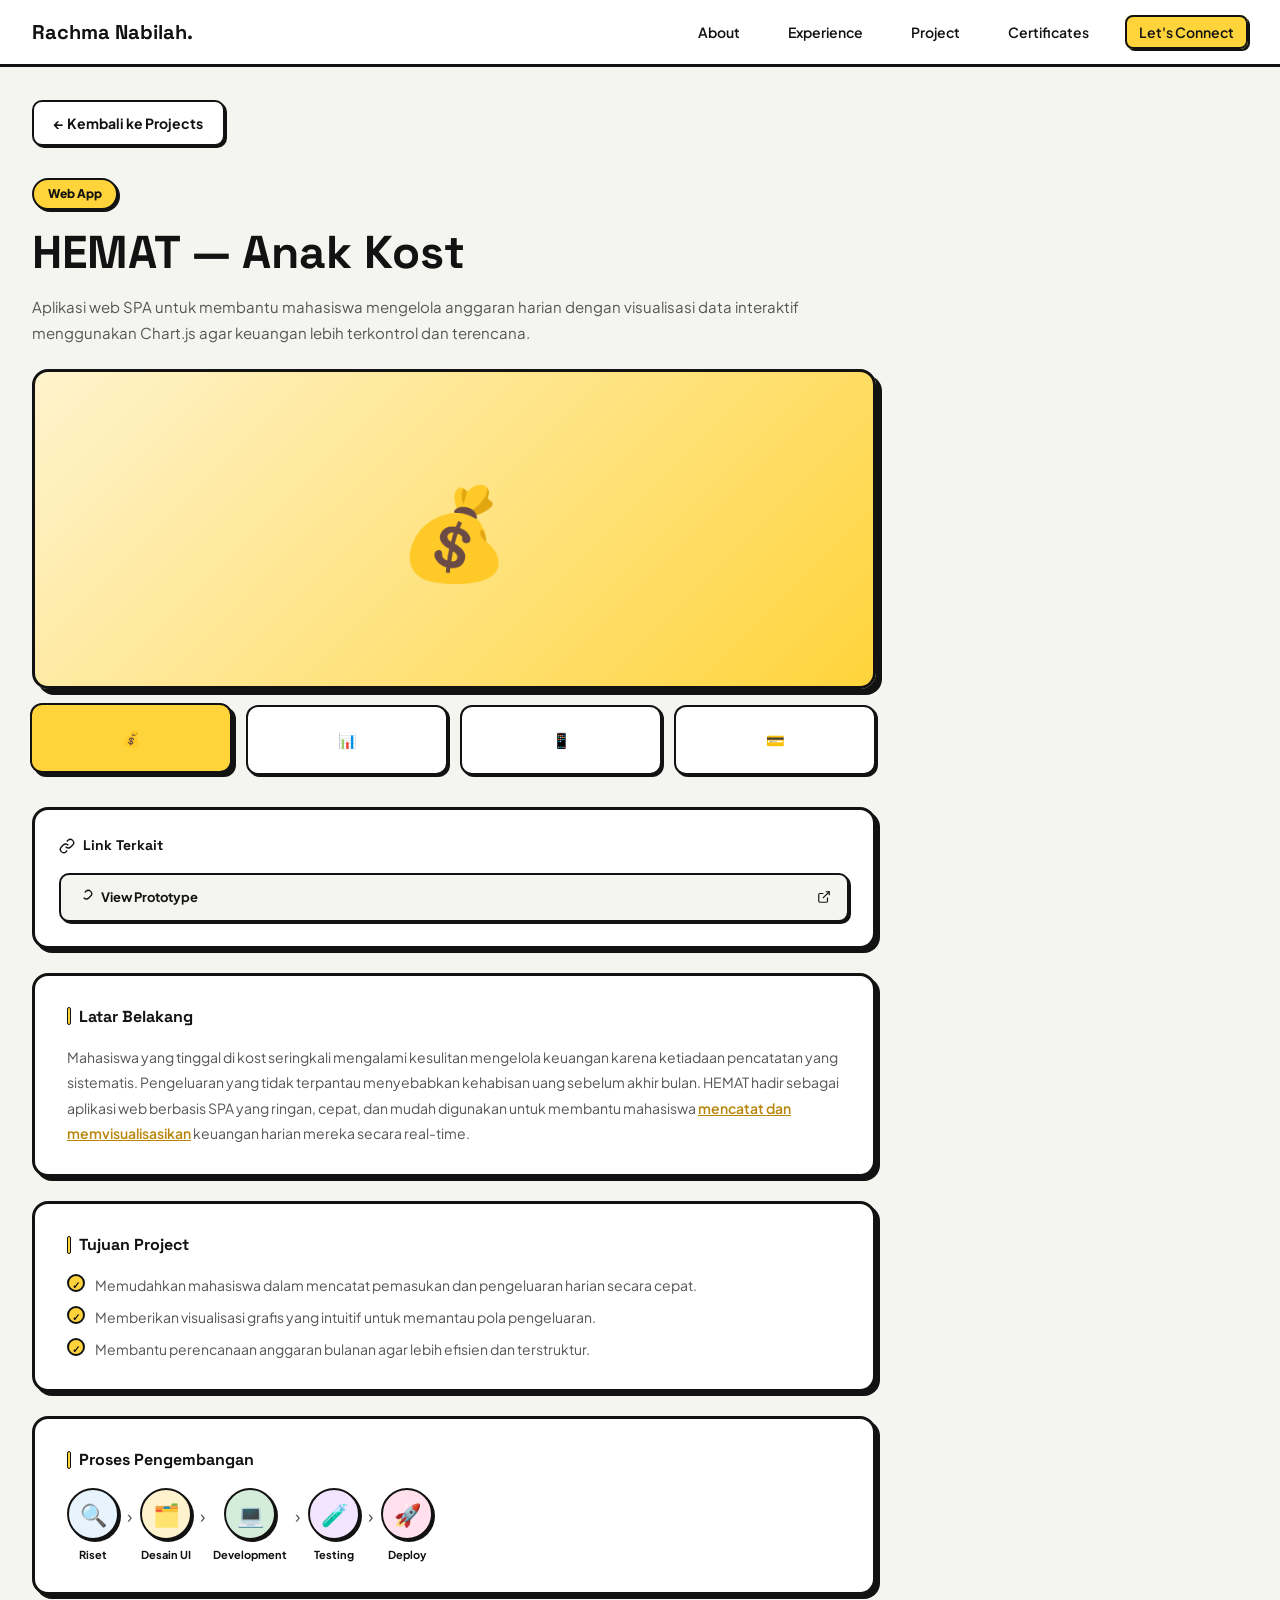
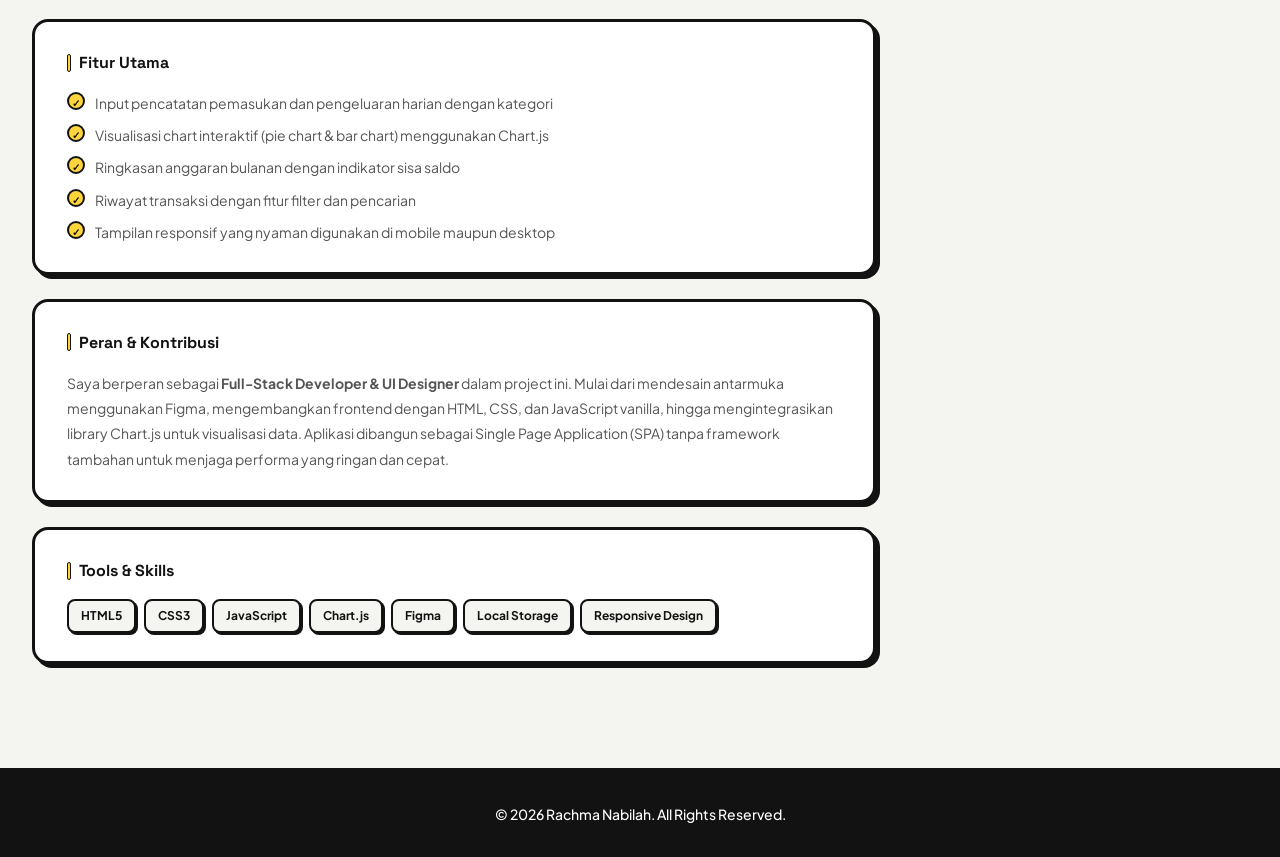
==== commit 046c278b: "new" ====
--- a/detail-hemat.html
+++ b/detail-hemat.html
@@ -43,6 +43,21 @@
         <div class="img-thumb" onclick="changeImage('📊')">📊</div>
         <div class="img-thumb" onclick="changeImage('📱')">📱</div>
         <div class="img-thumb" onclick="changeImage('💳')">💳</div>
+      </div>
+
+      <!-- Card Link Terkait (Dipindahkan ke sini, tepat di bawah 4 thumbnail) -->
+      <div class="sidebar-card" style="margin-bottom: 24px;">
+        <div class="sidebar-title">
+          <svg width="16" height="16" viewBox="0 0 24 24" fill="none" stroke="currentColor" stroke-width="2"><path d="M10 13a5 5 0 0 0 7.54.54l3-3a5 5 0 0 0-7.07-7.07l-1.72 1.71"/><path d="M14 11a5 5 0 0 0-7.54-.54l-3 3a5 5 0 0 0 7.07 7.07l1.71-1.71"/></svg>
+          Link Terkait
+        </div>
+        <a href="#" class="link-btn">
+          <span>
+            <svg width="16" height="16" viewBox="0 0 24 24" fill="none" stroke="currentColor" stroke-width="2"><path d="M10 13a5 5 0 0 0 7.54.54l3-3a5 5 0 0 0-7.07-7.07l-1.72 1.71"/></svg>
+            View Prototype
+          </span>
+          <svg width="14" height="14" viewBox="0 0 24 24" fill="none" stroke="currentColor" stroke-width="2"><path d="M18 13v6a2 2 0 0 1-2 2H5a2 2 0 0 1-2-2V8a2 2 0 0 1 2-2h6"/><polyline points="15 3 21 3 21 9"/><line x1="10" y1="14" x2="21" y2="3"/></svg>
+        </a>
       </div>
 
       <div class="content-block">
@@ -118,21 +133,6 @@
         </div>
       </div>
     </div>
-
-      <!-- Card 3: Link Prototype / Terkait (Di Bawah Preview Desain) -->
-      <div class="sidebar-card">
-        <div class="sidebar-title">
-          <svg width="16" height="16" viewBox="0 0 24 24" fill="none" stroke="currentColor" stroke-width="2"><path d="M10 13a5 5 0 0 0 7.54.54l3-3a5 5 0 0 0-7.07-7.07l-1.72 1.71"/><path d="M14 11a5 5 0 0 0-7.54-.54l-3 3a5 5 0 0 0 7.07 7.07l1.71-1.71"/></svg>
-          Link Terkait
-        </div>
-        <a href="#" class="link-btn">
-          <span>
-            <svg width="14" height="14" viewBox="0 0 24 24" fill="none" stroke="currentColor" stroke-width="2"><path d="M10 13a5 5 0 0 0 7.54.54l3-3a5 5 0 0 0-7.07-7.07l-1.72 1.71"/></svg>
-            View Prototype
-          </span>
-          <svg width="14" height="14" viewBox="0 0 24 24" fill="none" stroke="currentColor" stroke-width="2"><path d="M18 13v6a2 2 0 0 1-2 2H5a2 2 0 0 1-2-2V8a2 2 0 0 1 2-2h6"/><polyline points="15 3 21 3 21 9"/><line x1="10" y1="14" x2="21" y2="3"/></svg>
-        </a>
-      </div>
     </div>
   </div>
 
